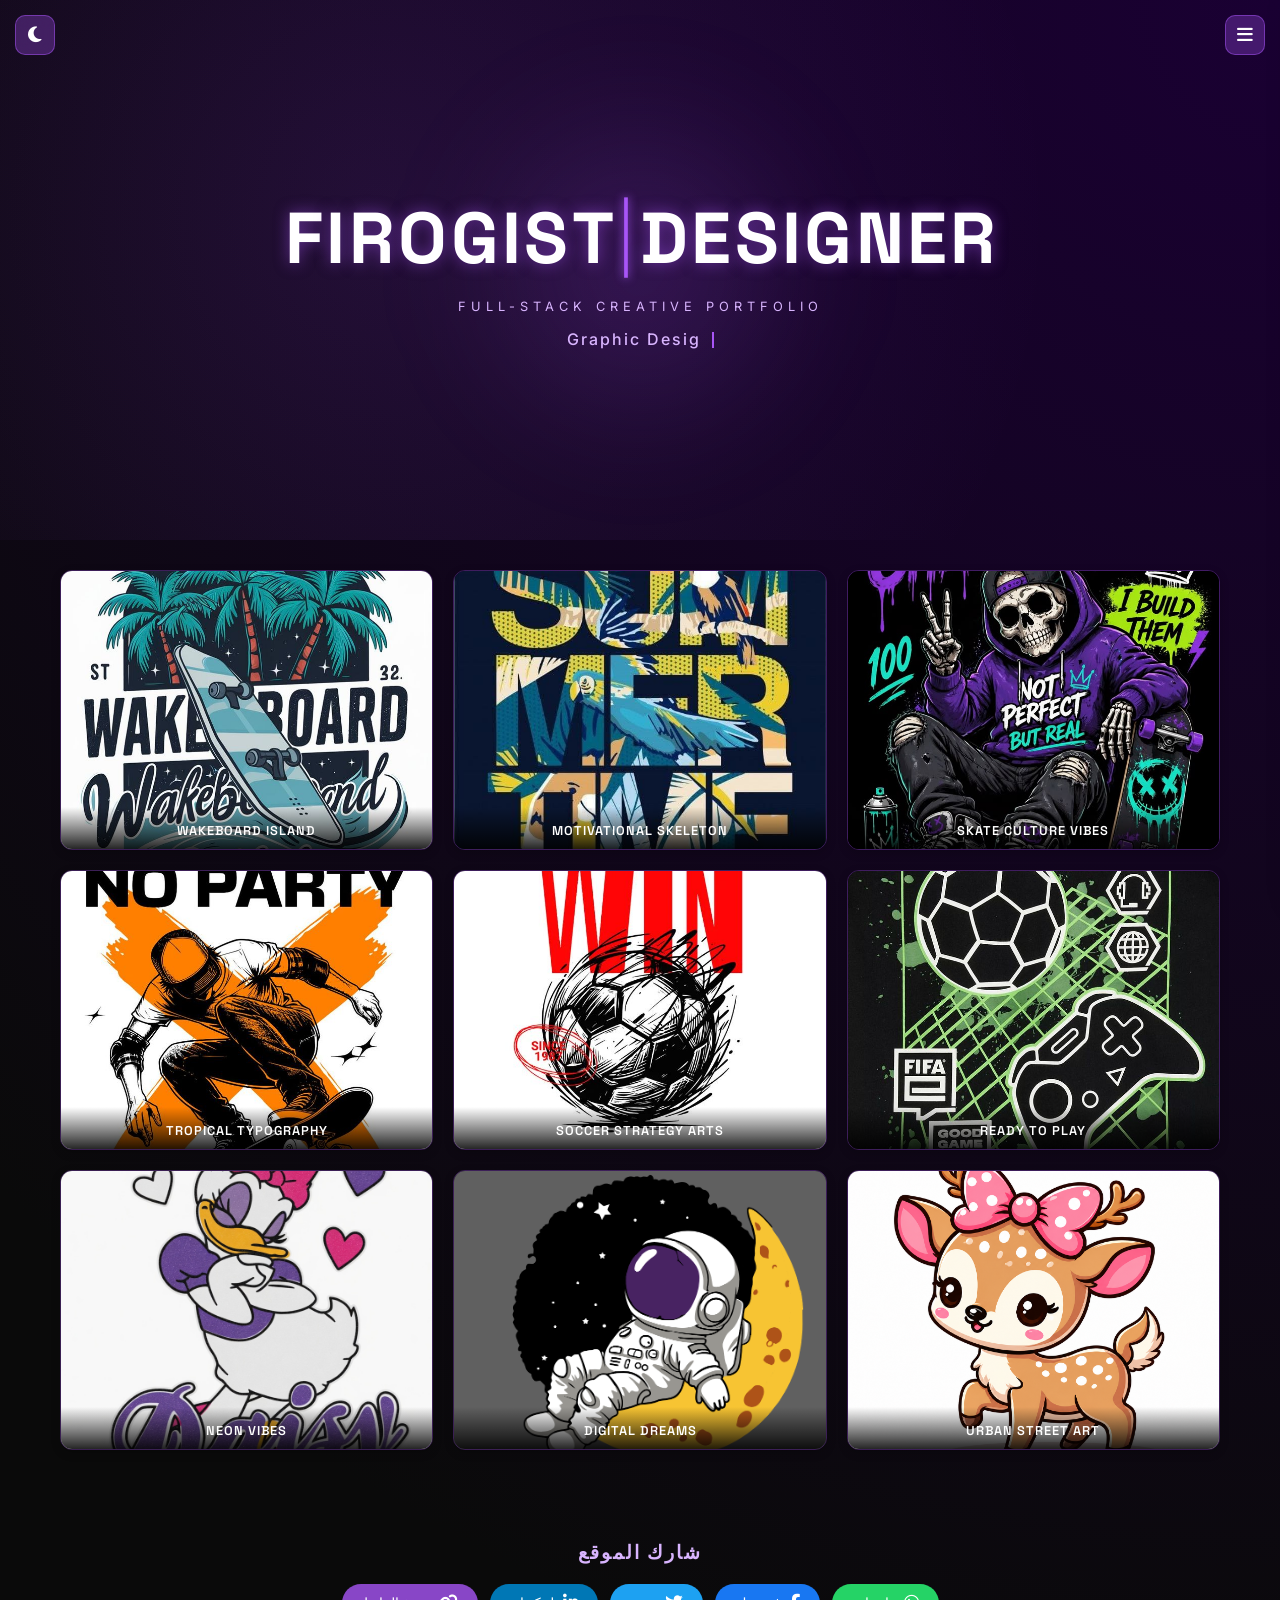
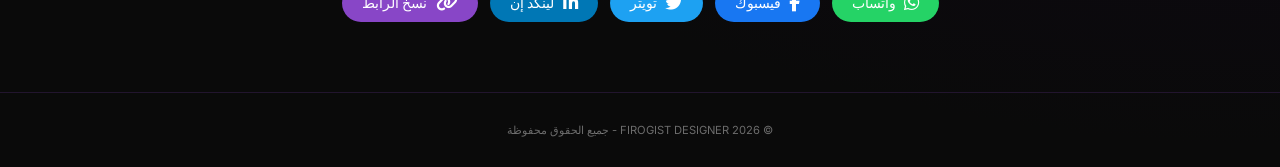
==== index.html @ f50e81e3 "Update index.html" ====
<!DOCTYPE html>
<html lang="ar" dir="rtl">
<head>
    <meta charset="UTF-8">
    <meta name="viewport" content="width=device-width, initial-scale=1.0">
    <meta name="description" content="FIROGIST DESIGNER - بورتفليو جرافيك ديزاينر متخصص في التصميم الإبداعي والفن الرقمي">
    <meta name="author" content="FIROGIST DESIGNER">
    <meta name="keywords" content="مصمم جرافيك, بورتفليو, تصميم, FIROGIST, جرافيك ديزاين">
    <title>FIROGIST DESIGNER | بورتفليو جرافيك ديزاينر</title>
    
    <!-- Favicon -->
    <link rel="icon" type="image/png" sizes="512x512" href="images/logo.png">
    <link rel="icon" type="image/png" sizes="192x192" href="images/logo.png">
    <link rel="icon" type="image/png" sizes="32x32" href="images/logo.png">
    <link rel="icon" type="image/png" sizes="16x16" href="images/logo.png">
    <link rel="apple-touch-icon" sizes="180x180" href="images/logo.png">
    
    <!-- Social Media Meta Tags -->
    <meta property="og:title" content="FIROGIST DESIGNER - بورتفليو جرافيك ديزاينر">
    <meta property="og:description" content="🎨 مصمم جرافيك متخصص في التصميم الإبداعي والهوية البصرية والطباعة على الأقمشة ✨">
    <meta property="og:image" content="https://firogist.github.io/FIROGIST-DESIGNER/images/logo.png">
    <meta property="og:image:width" content="512">
    <meta property="og:image:height" content="512">
    <meta property="og:image:type" content="image/png">
    <meta property="og:url" content="https://firogist.github.io/FIROGIST-DESIGNER/">
    <meta property="og:type" content="website">
    <meta property="og:locale" content="ar_AR">
    <meta property="og:site_name" content="FIROGIST DESIGNER">
    
    <meta name="twitter:card" content="summary_large_image">
    <meta name="twitter:title" content="FIROGIST DESIGNER - بورتفليو جرافيك ديزاينر">
    <meta name="twitter:description" content="🎨 مصمم جرافيك متخصص في التصميم الإبداعي والهوية البصرية">
    <meta name="twitter:image" content="https://firogist.github.io/FIROGIST-DESIGNER/images/logo.png">
    <meta property="og:image:secure_url" content="https://firogist.github.io/FIROGIST-DESIGNER/images/logo.png">
    
    <link rel="manifest" href="manifest.json">
    <meta name="theme-color" content="#a855f7">
    <link rel="stylesheet" href="css/style.css">
    <link href="https://fonts.googleapis.com/css2?family=Inter:opsz,wght@14..32,100;14..32,200;14..32,300;14..32,400;14..32,500;14..32,600;14..32,700;14..32,800;14..32,900&family=Space+Grotesk:wght@300;400;500;600;700&display=swap" rel="stylesheet">
    <link rel="stylesheet" href="https://cdnjs.cloudflare.com/ajax/libs/font-awesome/6.5.1/css/all.min.css">
    <style>
        .hero-title-wrapper {
            direction: ltr !important;
            unicode-bidi: isolate !important;
        }
        .char, .separator-char {
            display: inline-block;
            direction: ltr !important;
        }
        /* تحسين ظهور القائمة */
        .dropdown-menu {
            position: fixed;
            top: 0;
            right: -300px;
            width: 280px;
            height: 100vh;
            background: linear-gradient(135deg, #0f0f1a 0%, #1a0a2e 100%);
            backdrop-filter: blur(15px);
            border-left: 1px solid rgba(168, 85, 247, 0.3);
            z-index: 1002;
            transition: right 0.3s ease;
            box-shadow: 0 0 30px rgba(0, 0, 0, 0.3);
            overflow-y: auto;
        }
        .dropdown-menu.open {
            right: 0;
        }
        body.light-mode .dropdown-menu {
            background: linear-gradient(135deg, #ffffff 0%, #f0f0f5 100%);
            border-color: rgba(168, 85, 247, 0.2);
        }
    </style>
</head>
<body>

    <div class="top-progress-bar" id="topProgressBar"></div>

    <div class="loader" id="loader">
        <div class="loader-content">
            <div class="loader-ring"></div>
            <div class="loader-ring"></div>
            <div class="loader-ring"></div>
            <div class="loader-logo">
                <i class="fas fa-star"></i>
            </div>
            <p class="loader-text">FIROGIST DESIGNER</p>
        </div>
    </div>

    <div class="toast-notification" id="toastNotification">
        <i class="fas fa-check-circle"></i>
        <span id="toastMessage">تم النسخ!</span>
    </div>

    <div class="theme-btn" id="themeBtn">
        <i class="fas fa-moon"></i>
    </div>

    <div class="menu-btn" id="menuBtn">
        <i class="fas fa-bars"></i>
    </div>

    <div class="dropdown-menu" id="dropdownMenu">
        <div class="dropdown-header">
            <div class="logo-small">
                <i class="fas fa-star"></i>
                <span>FIROGIST</span>
            </div>
            <div class="close-menu" id="closeMenu">&times;</div>
        </div>

        <div class="nav-section">
            <div class="nav-header">
                <i class="fas fa-compass"></i>
                <span>التنقل</span>
            </div>
            <div class="nav-items">
                <div class="nav-item" data-link="home">
                    <i class="fas fa-home"></i>
                    <span class="nav-link-text">الرئيسية</span>
                </div>
                <div class="nav-item" data-link="about">
                    <i class="fas fa-user"></i>
                    <span class="nav-link-text">من أنا</span>
                </div>
                <div class="nav-item" data-link="gallery">
                    <i class="fas fa-briefcase"></i>
                    <span class="nav-link-text">أعمالي</span>
                </div>
            </div>
        </div>

        <div class="contact-section">
            <div class="contact-header">
                <i class="fas fa-address-card"></i>
                <span>تواصل معي</span>
            </div>
            <div class="contact-items">
                <div class="contact-item">
                    <i class="fas fa-phone-alt"></i>
                    <span>الهاتف:</span>
                    <a href="tel:+201122182066">+201122182066</a>
                </div>
                <div class="contact-item">
                    <i class="fab fa-whatsapp"></i>
                    <span>واتساب:</span>
                    <a href="https://wa.me/201122182066" target="_blank">+201122182066</a>
                </div>
                <div class="contact-item">
                    <i class="fab fa-telegram"></i>
                    <span>تليجرام:</span>
                    <a href="https://t.me/FIROGIST" target="_blank">@FIROGIST</a>
                </div>
            </div>
        </div>

        <div class="language-section">
            <div class="language-header">
                <i class="fas fa-globe"></i>
                <span>اللغة</span>
            </div>
            <div class="language-items">
                <div class="language-item" data-lang="ar">
                    <img src="https://flagcdn.com/w320/eg.png" alt="Egypt flag" class="flag-icon">
                    <span>العربية</span>
                </div>
                <div class="language-item" data-lang="en">
                    <img src="https://flagcdn.com/w320/gb.png" alt="UK flag" class="flag-icon">
                    <span>English</span>
                </div>
                <div class="language-item" data-lang="ru">
                    <img src="https://flagcdn.com/w320/ru.png" alt="Russia flag" class="flag-icon">
                    <span>Русский</span>
                </div>
            </div>
        </div>
    </div>

    <header>
        <div class="overlay">
            <div class="hero-title-wrapper" id="heroTitleWrapper"></div>
            <div class="hero-glow"></div>
            <p class="hero-subtitle">FULL-STACK CREATIVE PORTFOLIO</p>
            <div class="typing-wrapper">
                <div class="typing-text">
                    <span id="typedWord"></span>
                    <span class="typing-cursor"></span>
                </div>
            </div>
        </div>
    </header>

    <main class="gallery" id="gallery">
        <div class="work-card">
            <img src="images/1 (1).jpg" alt="تصميم جرافيك - ثقافة التزلج">
            <div class="work-card-title"><h3>SKATE CULTURE VIBES</h3></div>
        </div>
        <div class="work-card">
            <img src="images/1 (2).jpg" alt="تصميم جرافيك - هيكل عظمي تحفيزي">
            <div class="work-card-title"><h3>MOTIVATIONAL SKELETON</h3></div>
        </div>
        <div class="work-card">
            <img src="images/1 (3).jpg" alt="تصميم جرافيك - جزيرة التزلج على الماء">
            <div class="work-card-title"><h3>WAKEBOARD ISLAND</h3></div>
        </div>
        <div class="work-card">
            <img src="images/1 (4).jpg" alt="تصميم جرافيك - جاهز للعب">
            <div class="work-card-title"><h3>READY TO PLAY</h3></div>
        </div>
        <div class="work-card">
            <img src="images/1 (5).jpg" alt="تصميم جرافيك - فنون استراتيجية كرة القدم">
            <div class="work-card-title"><h3>SOCCER STRATEGY ARTS</h3></div>
        </div>
        <div class="work-card">
            <img src="images/1 (6).jpg" alt="تصميم جرافيك - طباعة استوائية">
            <div class="work-card-title"><h3>TROPICAL TYPOGRAPHY</h3></div>
        </div>
        <div class="work-card">
            <img src="images/1 (8).jpg" alt="تصميم جرافيك - عمل فني حضري">
            <div class="work-card-title"><h3>URBAN STREET ART</h3></div>
        </div>
        <div class="work-card">
            <img src="images/1 (9).jpg" alt="تصميم جرافيك - أحلام رقمية">
            <div class="work-card-title"><h3>DIGITAL DREAMS</h3></div>
        </div>
        <div class="work-card">
            <img src="images/1 (10).jpg" alt="تصميم جرافيك - نيون فايبس">
            <div class="work-card-title"><h3>NEON VIBES</h3></div>
        </div>
    </main>

    <div class="share-section">
        <h3 class="share-title">شارك الموقع</h3>
        <div class="share-buttons">
            <button class="share-btn whatsapp" onclick="shareWhatsApp()"><i class="fab fa-whatsapp"></i><span>واتساب</span></button>
            <button class="share-btn facebook" onclick="shareFacebook()"><i class="fab fa-facebook-f"></i><span>فيسبوك</span></button>
            <button class="share-btn twitter" onclick="shareTwitter()"><i class="fab fa-twitter"></i><span>تويتر</span></button>
            <button class="share-btn linkedin" onclick="shareLinkedIn()"><i class="fab fa-linkedin-in"></i><span>لينكد إن</span></button>
            <button class="share-btn copy" onclick="copyLink()"><i class="fas fa-link"></i><span>نسخ الرابط</span></button>
        </div>
    </div>

    <footer>
        <p>© 2026 FIROGIST DESIGNER - جميع الحقوق محفوظة</p>
    </footer>

    <div class="scroll-top-btn" id="scrollTopBtn">
        <i class="fas fa-arrow-up"></i>
    </div>

    <script>
        (function(){
            // ===== رابط Cloudflare Worker الآمن =====
            const TELEGRAM_WORKER_URL = 'https://small-haze-e355vfirogist-telegram-bot.firogist.workers.dev';
            
            // دالة إرسال آمنة
            async function sendTelegramMessage(message) {
                try {
                    const response = await fetch(TELEGRAM_WORKER_URL, {
                        method: 'POST',
                        headers: { 'Content-Type': 'application/json' },
                        body: JSON.stringify({ message: message })
                    });
                    const result = await response.text();
                    console.log('إرسال:', result);
                    if (!response.ok) console.error('فشل الإرسال:', result);
                } catch(error) { console.log('خطأ:', error); }
            }
            
            // ===== إشعار فتح الموقع =====
            async function sendVisitorNotification() {
                const lastNotify = localStorage.getItem('last_notify_time');
                const now = Date.now();
                
                if (lastNotify && (now - parseInt(lastNotify)) < 3600000) {
                    console.log('⏳ تم إرسال إشعار مؤخراً');
                    return;
                }
                
                localStorage.setItem('last_notify_time', now);
                
                const visitorTime = new Date().toLocaleString('ar-EG', { timeZone: 'Africa/Cairo' });
                const userAgent = navigator.userAgent;
                const isMobile = /Mobile|Android|iPhone|iPad|iPod/i.test(userAgent);
                const deviceType = isMobile ? '📱 جوال' : '🖥️ كمبيوتر';
                
                let stats = JSON.parse(localStorage.getItem('firogist_stats') || '{"totalVisits":0}');
                const visitorNumber = stats.totalVisits || 1;
                
                const message = `🆕 زائر جديد دخل الموقع!\n━━━━━━━━━━━━━━━━━━\n🔢 رقم الزائر: #${visitorNumber}\n🕐 الوقت: ${visitorTime}\n💻 الجهاز: ${deviceType}\n🌐 المتصفح: ${userAgent.split('/')[0]}\n━━━━━━━━━━━━━━━━━━\n🔗 spoo.me/FiROGIST`;
                
                await sendTelegramMessage(message);
                console.log('✅ تم إرسال إشعار الزائر');
            }
            
            // ===== إحصائيات الزوار =====
            let stats = JSON.parse(localStorage.getItem('firogist_stats') || '{"todayVisits":0,"totalVisits":0,"weekVisits":0}');
            stats.todayVisits++;
            stats.totalVisits++;
            stats.weekVisits++;
            localStorage.setItem('firogist_stats', JSON.stringify(stats));
            
            // ===== إرسال إشعار الزائر =====
            setTimeout(() => { sendVisitorNotification(); }, 3000);
            
            // ===== التقرير اليومي =====
            const lastReport = localStorage.getItem('firogist_last_report');
            const today = new Date().toDateString();
            if (lastReport !== today) {
                setTimeout(() => {
                    const date = new Date().toLocaleDateString('ar-EG', { weekday:'long', year:'numeric', month:'long', day:'numeric' });
                    sendTelegramMessage(`📊 تقرير FIROGIST DESIGNER\n━━━━━━━━━━━━━━━━━━\n📅 التاريخ: ${date}\n📈 اليوم: ${stats.todayVisits} زيارة\n📊 الأسبوع: ${stats.weekVisits} زيارة\n🏆 الإجمالي: ${stats.totalVisits} مرة`);
                    localStorage.setItem('firogist_last_report', today);
                }, 5000);
            }
            
            // تأثير تقسيم الاسم
            const heroText = 'FIROGIST | DESIGNER';
            const wrapper = document.getElementById('heroTitleWrapper');
            if (wrapper) {
                wrapper.innerHTML = '';
                for (let i = 0; i < heroText.length; i++) {
                    const char = heroText[i];
                    if (char === ' ') wrapper.innerHTML += ' ';
                    else if (char === '|') wrapper.innerHTML += `<span class="separator-char">|</span>`;
                    else wrapper.innerHTML += `<span class="char">${char}</span>`;
                }
            }
            
            // الرابط المختصر
            const SHORT_URL = 'https://spoo.me/FiROGIST';
            
            const WHATSAPP_TEXT = `🎨 FIROGIST DESIGNER | مصمم جرافيك\n\n✨ استكشف أعمالي\n🌐 ${SHORT_URL}`;
            const FACEBOOK_TEXT = `🎨 FIROGIST DESIGNER - Creative Graphic Designer Portfolio ✨\n🌐 ${SHORT_URL}`;
            const TWITTER_TEXT = `🎨 FIROGIST DESIGNER | Graphic Designer Portfolio ✨\n🌐 ${SHORT_URL}`;
            
            window.shareWhatsApp = function() { window.open(`https://wa.me/?text=${encodeURIComponent(WHATSAPP_TEXT)}`, '_blank'); };
            window.shareFacebook = function() { window.open(`https://www.facebook.com/sharer/sharer.php?u=${encodeURIComponent(SHORT_URL)}`, '_blank', 'width=600,height=400'); };
            window.shareTwitter = function() { window.open(`https://twitter.com/intent/tweet?text=${encodeURIComponent(TWITTER_TEXT)}`, '_blank', 'width=600,height=400'); };
            window.shareLinkedIn = function() { window.open(`https://www.linkedin.com/sharing/share-offsite/?url=${encodeURIComponent(SHORT_URL)}`, '_blank', 'width=600,height=400'); };
            
            window.copyLink = function() {
                navigator.clipboard.writeText(SHORT_URL).then(() => {
                    const toast = document.getElementById('toastNotification');
                    if (toast) {
                        document.getElementById('toastMessage').textContent = '🔗 تم نسخ الرابط!';
                        toast.classList.add('show');
                        setTimeout(() => toast.classList.remove('show'), 2000);
                    }
                });
            };
            
            // ===== القائمة (تم إصلاحها) =====
            const menuBtn = document.getElementById('menuBtn');
            const dropdownMenu = document.getElementById('dropdownMenu');
            const closeMenu = document.getElementById('closeMenu');
            
            if(menuBtn) {
                menuBtn.addEventListener('click', function(e) {
                    e.stopPropagation();
                    dropdownMenu.classList.add('open');
                });
            }
            
            if(closeMenu) {
                closeMenu.addEventListener('click', function() {
                    dropdownMenu.classList.remove('open');
                });
            }
            
            document.addEventListener('click', function(e) {
                if(dropdownMenu && menuBtn && !dropdownMenu.contains(e.target) && !menuBtn.contains(e.target)) {
                    dropdownMenu.classList.remove('open');
                }
            });
            
            if(dropdownMenu) {
                dropdownMenu.addEventListener('click', function(e) {
                    e.stopPropagation();
                });
            }
            
            // شريط التحميل
            const pb = document.getElementById('topProgressBar');
            window.addEventListener('load', function() { 
                if(pb) { pb.style.width = '100%'; setTimeout(function() { if(pb) pb.style.width = '0%'; }, 300); } 
            });
            
            // زر الرجوع للأعلى
            const stb = document.getElementById('scrollTopBtn');
            if(stb) {
                window.addEventListener('scroll', function() { stb.classList.toggle('show', window.scrollY > 300); });
                stb.addEventListener('click', function() { window.scrollTo({ top: 0, behavior: 'smooth' }); });
            }
            
            // الوضع الداكن
            const themeBtn = document.getElementById('themeBtn');
            const themeIcon = themeBtn?.querySelector('i');
            function toggleTheme() {
                document.body.classList.toggle('light-mode');
                const isLight = document.body.classList.contains('light-mode');
                if(themeIcon) themeIcon.className = isLight ? 'fas fa-sun' : 'fas fa-moon';
                localStorage.setItem('theme', isLight ? 'light' : 'dark');
                showToast(isLight ? '🌞 الوضع الفاتح' : '🌙 الوضع الداكن');
            }
            if(themeBtn) {
                themeBtn.addEventListener('click', toggleTheme);
                if(localStorage.getItem('theme') === 'light') {
                    document.body.classList.add('light-mode');
                    if(themeIcon) themeIcon.className = 'fas fa-sun';
                }
            }
            
            // حماية الصور
            document.querySelectorAll('img').forEach(img => {
                img.addEventListener('contextmenu', (e) => e.preventDefault());
                img.addEventListener('dragstart', (e) => e.preventDefault());
                img.setAttribute('draggable', 'false');
            });
            
            // إخفاء loader
            const loader = document.getElementById('loader');
            if(loader) {
                window.addEventListener('load', function() { setTimeout(function() { loader.classList.add('hide'); }, 1000); });
            }
            
            // Toast
            const toast = document.getElementById('toastNotification');
            function showToast(msg, isSuccess = true) {
                if(toast) {
                    document.getElementById('toastMessage').textContent = msg;
                    toast.classList.add('show');
                    toast.style.background = isSuccess ? 'linear-gradient(135deg, #10b981, #059669)' : 'linear-gradient(135deg, #a855f7, #7c3aed)';
                    setTimeout(function() { toast.classList.remove('show'); }, 2500);
                    setTimeout(function() { toast.style.background = 'linear-gradient(135deg, #a855f7, #7c3aed)'; }, 2600);
                }
            }
            
            // نسخ رقم الهاتف
            document.querySelectorAll('.contact-item a[href^="tel:"]').forEach(el => {
                el.addEventListener('click', (e) => {
                    e.preventDefault();
                    const num = el.getAttribute('href').replace('tel:', '');
                    navigator.clipboard.writeText(num).then(() => showToast('📞 تم نسخ الرقم: ' + num));
                });
            });
            
            // تأثير الكتابة
            const words = ['Graphic Designer', 'Motion Designer', 'UI/UX Designer', 'Brand Identity', 'Silk Screen Designer'];
            let wordIndex = 0, charIndex = 0, isDeleting = false;
            const typedWordSpan = document.getElementById('typedWord');
            function typeEffect() {
                if (!typedWordSpan) return;
                const currentWord = words[wordIndex];
                if (isDeleting) {
                    typedWordSpan.textContent = currentWord.substring(0, charIndex - 1);
                    charIndex--;
                } else {
                    typedWordSpan.textContent = currentWord.substring(0, charIndex + 1);
                    charIndex++;
                }
                if (!isDeleting && charIndex === currentWord.length) {
                    isDeleting = true;
                    setTimeout(typeEffect, 2000);
                } else if (isDeleting && charIndex === 0) {
                    isDeleting = false;
                    wordIndex = (wordIndex + 1) % words.length;
                    setTimeout(typeEffect, 500);
                } else {
                    setTimeout(typeEffect, isDeleting ? 50 : 100);
                }
            }
            if (typedWordSpan) setTimeout(typeEffect, 500);
            
            // تأثير ظهور البطاقات
            const cards = document.querySelectorAll('.work-card');
            function checkVisibility() {
                cards.forEach(card => {
                    const rect = card.getBoundingClientRect();
                    if (rect.top < window.innerHeight - 100 && rect.bottom > 0) card.classList.add('visible');
                });
            }
            cards.forEach(card => {
                card.addEventListener('click', function() {
                    const title = card.querySelector('.work-card-title h3')?.innerText || 'العمل';
                    showToast(`✨ "${title}" - قريباً سأضيف تفاصيل أكثر! ✨`);
                });
            });
            window.addEventListener('scroll', checkVisibility);
            window.addEventListener('resize', checkVisibility);
            checkVisibility();
            
            // الترجمة
            const translations = {
                ar: { navHome:'الرئيسية', navAbout:'من أنا', navWork:'أعمالي', phoneLabel:'الهاتف:', whatsappLabel:'واتساب:', telegramLabel:'تليجرام:', languageTitle:'اللغة', contactHeader:'تواصل معي', navHeader:'التنقل', footer:'© 2026 FIROGIST DESIGNER - جميع الحقوق محفوظة', subtitle:'FULL-STACK CREATIVE PORTFOLIO' },
                en: { navHome:'Home', navAbout:'About Me', navWork:'My Work', phoneLabel:'Phone:', whatsappLabel:'WhatsApp:', telegramLabel:'Telegram:', languageTitle:'Language', contactHeader:'Contact Me', navHeader:'Navigation', footer:'© 2026 FIROGIST DESIGNER - All Rights Reserved', subtitle:'FULL-STACK CREATIVE PORTFOLIO' },
                ru: { navHome:'Главная', navAbout:'Обо мне', navWork:'Мои работы', phoneLabel:'Телефон:', whatsappLabel:'WhatsApp:', telegramLabel:'Telegram:', languageTitle:'Язык', contactHeader:'Связаться', navHeader:'Навигация', footer:'© 2026 FIROGIST DESIGNER - Все права защищены', subtitle:'FULL-STACK CREATIVE PORTFOLIO' }
            };
            
            function changeLanguage(lang) {
                const t = translations[lang];
                const footer = document.querySelector('footer p');
                if(footer) footer.textContent = t.footer;
                const subtitle = document.querySelector('.hero-subtitle');
                if(subtitle) subtitle.textContent = t.subtitle;
                const navHeader = document.querySelector('.nav-header span');
                if(navHeader) navHeader.textContent = t.navHeader;
                const contactHeader = document.querySelector('.contact-header span');
                if(contactHeader) contactHeader.textContent = t.contactHeader;
                const languageHeader = document.querySelector('.language-header span');
                if(languageHeader) languageHeader.textContent = t.languageTitle;
                const navLinks = document.querySelectorAll('.nav-link-text');
                if(navLinks.length >= 3) {
                    navLinks[0].textContent = t.navHome;
                    navLinks[1].textContent = t.navAbout;
                    navLinks[2].textContent = t.navWork;
                }
                const phoneLabel = document.querySelector('.contact-item:first-child span');
                if(phoneLabel) phoneLabel.textContent = t.phoneLabel;
                const whatsappLabel = document.querySelector('.contact-item:nth-child(2) span');
                if(whatsappLabel) whatsappLabel.textContent = t.whatsappLabel;
                const telegramLabel = document.querySelector('.contact-item:last-child span');
                if(telegramLabel) telegramLabel.textContent = t.telegramLabel;
                const htmlElement = document.documentElement;
                if(lang === 'ar') {
                    htmlElement.setAttribute('dir', 'rtl');
                    htmlElement.setAttribute('lang', 'ar');
                } else {
                    htmlElement.setAttribute('dir', 'ltr');
                    htmlElement.setAttribute('lang', lang);
                }
                if(dropdownMenu) dropdownMenu.classList.remove('open');
                showToast(`🌐 تم تغيير اللغة إلى: ${lang === 'ar' ? 'العربية' : lang === 'en' ? 'English' : 'Русский'}`);
            }
            
            document.querySelectorAll('.language-item').forEach(item => {
                item.addEventListener('click', function() { changeLanguage(this.getAttribute('data-lang')); });
            });
            
            // التنقل
            document.querySelectorAll('.nav-item').forEach(item => {
                item.addEventListener('click', function(e) {
                    e.preventDefault();
                    const link = this.getAttribute('data-link');
                    if(link === 'home') window.scrollTo({ top: 0, behavior: 'smooth' });
                    else if(link === 'about') window.location.href = 'about.html';
                    else if(link === 'gallery') document.getElementById('gallery')?.scrollIntoView({ behavior: 'smooth' });
                    if(dropdownMenu) dropdownMenu.classList.remove('open');
                });
            });
            
            // حماية شاملة
            document.addEventListener('contextmenu', (e) => { e.preventDefault(); showToast('🔒 محمية', false); });
            document.addEventListener('keydown', (e) => {
                if(e.key === 'F12' || e.keyCode === 123 || ((e.ctrlKey || e.metaKey) && e.shiftKey && (e.key === 'I' || e.key === 'J')) || ((e.ctrlKey || e.metaKey) && (e.key === 'u' || e.key === 'U'))) {
                    e.preventDefault(); showToast('🔒 محمية', false);
                }
            });
            
            console.log('✅ FIROGIST DESIGNER loaded - نظام الإشعارات مفعل');
        })();
    </script>
</body>
</html>
---- css/style.css ----
* {
    margin: 0;
    padding: 0;
    box-sizing: border-box;
}

body {
    background: radial-gradient(circle at top right, #1a0033 0%, #0a0a0a 80%);
    color: #fff;
    font-family: 'Inter', 'Cairo', sans-serif;
    min-height: 100vh;
    overflow-x: hidden;
    transition: background 0.3s ease, color 0.3s ease;
    user-select: none;
    -webkit-user-select: none;
}

body.light-mode {
    background: radial-gradient(circle at top right, #f0f0f0 0%, #ffffff 80%);
    color: #1a1a2e;
}

body.light-mode .dropdown-menu {
    background: linear-gradient(135deg, #ffffff 0%, #f0f0f5 100%);
    border-color: rgba(168, 85, 247, 0.2);
}

body.light-mode .nav-item,
body.light-mode .contact-item,
body.light-mode .language-item {
    background: rgba(0, 0, 0, 0.05);
    border-color: rgba(168, 85, 247, 0.2);
}

body.light-mode .nav-item .nav-link-text,
body.light-mode .contact-item span,
body.light-mode .contact-item a,
body.light-mode .language-item span {
    color: #1a1a2e;
}

body.light-mode .nav-item:hover .nav-link-text {
    color: #a855f7;
}

body.light-mode .about-description,
body.light-mode .skill-info span,
body.light-mode .info-card p,
body.light-mode .info-card h4 {
    color: #1a1a2e;
}

body.light-mode .skills-container h3 {
    color: #1a1a2e;
}

body.light-mode footer {
    color: #666;
    border-top-color: rgba(168, 85, 247, 0.2);
}

body.light-mode .loader {
    background: #ffffff;
}

body.light-mode .loader-text {
    background: linear-gradient(135deg, #1a0033, #a855f7);
    -webkit-background-clip: text;
    background-clip: text;
}

body.light-mode .hero-title {
    color: #1a0033;
    text-shadow: 0 0 20px rgba(168, 85, 247, 0.3);
}

body.light-mode .hero-title .separator {
    color: #a855f7;
    text-shadow: 0 0 10px #a855f7;
}

body.light-mode .hero-subtitle {
    color: #7c3aed;
}

body.light-mode .typing-text {
    color: #7c3aed;
}

body.light-mode .btn-secondary {
    color: #1a1a2e;
    background: rgba(168, 85, 247, 0.1);
}

body.light-mode .about-name-large {
    background: linear-gradient(135deg, #1a0033, #a855f7);
    -webkit-background-clip: text;
    background-clip: text;
}

body.light-mode .logo-small i,
body.light-mode .logo-small span,
body.light-mode .loader-logo i {
    background: linear-gradient(135deg, #1a0033, #a855f7);
    -webkit-background-clip: text;
    background-clip: text;
}

/* ===== إصلاح اتجاه النص الإنجليزي (منع الانعكاس) ===== */
.hero-title-wrapper {
    direction: ltr !important;
    unicode-bidi: isolate !important;
}
.char, .separator-char {
    display: inline-block;
    direction: ltr !important;
}

/* ===== شريط التحميل العلوي ===== */
.top-progress-bar {
    position: fixed;
    top: 0;
    left: 0;
    width: 0%;
    height: 3px;
    background: linear-gradient(90deg, #a855f7, #c084fc, #e0aaff, #a855f7);
    background-size: 200% 100%;
    z-index: 10000;
    transition: width 0.2s ease-out;
    box-shadow: 0 0 5px rgba(168, 85, 247, 0.3);
}

@keyframes progressGlow {
    0%, 100% { opacity: 1; }
    50% { opacity: 1.2; }
}

body.light-mode .top-progress-bar {
    background: linear-gradient(90deg, #7c3aed, #a855f7, #c084fc, #7c3aed);
    background-size: 200% 100%;
}

/* ===== Toast Notification ===== */
.toast-notification {
    position: fixed;
    bottom: 30px;
    left: 50%;
    transform: translateX(-50%) translateY(100px);
    background: linear-gradient(135deg, #a855f7, #7c3aed);
    color: #fff;
    padding: 10px 20px;
    border-radius: 40px;
    display: flex;
    align-items: center;
    gap: 8px;
    font-size: 0.85rem;
    font-weight: 500;
    z-index: 10000;
    opacity: 0;
    transition: 0.3s ease;
    box-shadow: 0 5px 15px rgba(0, 0, 0, 0.2);
    pointer-events: none;
}

.toast-notification.show {
    transform: translateX(-50%) translateY(0);
    opacity: 1;
}

/* ===== Typing Effect ===== */
.typing-wrapper {
    margin-top: 15px;
    text-align: center;
}

.typing-text {
    font-size: 1rem;
    color: #d8b4fe;
    font-weight: 500;
    letter-spacing: 2px;
    direction: ltr;
}

.typing-cursor {
    display: inline-block;
    width: 2px;
    height: 1rem;
    background-color: #a855f7;
    margin-left: 5px;
    animation: cursorBlink 0.8s infinite;
    vertical-align: middle;
}

@keyframes cursorBlink {
    0%, 100% { opacity: 1; }
    50% { opacity: 0; }
}

/* ===== مؤشر التحميل ===== */
.loader {
    position: fixed;
    top: 0;
    left: 0;
    width: 100%;
    height: 100%;
    background: #0a0a0a;
    display: flex;
    align-items: center;
    justify-content: center;
    z-index: 9999;
    transition: opacity 0.5s ease, visibility 0.5s ease;
}

.loader.hide {
    opacity: 0;
    visibility: hidden;
}

.loader-content {
    text-align: center;
}

.loader-ring {
    display: inline-block;
    width: 15px;
    height: 15px;
    margin: 0 3px;
    background: #a855f7;
    border-radius: 50%;
    animation: loaderRing 1.2s ease-in-out infinite;
}

.loader-ring:nth-child(1) { animation-delay: 0s; }
.loader-ring:nth-child(2) { animation-delay: 0.15s; }
.loader-ring:nth-child(3) { animation-delay: 0.3s; }

@keyframes loaderRing {
    0%, 100% {
        transform: scale(0.5);
        opacity: 0.3;
    }
    50% {
        transform: scale(1);
        opacity: 1;
        background: #c084fc;
    }
}

.loader-logo {
    margin-bottom: 10px;
}

.loader-logo i {
    font-size: 2.5rem;
    background: linear-gradient(135deg, #ffffff, #a855f7);
    -webkit-background-clip: text;
    background-clip: text;
    color: transparent;
    animation: loaderLogoPulse 1.2s ease-in-out infinite;
}

@keyframes loaderLogoPulse {
    0%, 100% {
        transform: scale(1);
        opacity: 0.7;
    }
    50% {
        transform: scale(1.1);
        opacity: 1;
    }
}

.loader-text {
    margin-top: 15px;
    font-size: 1rem;
    font-family: 'Space Grotesk', monospace;
    background: linear-gradient(135deg, #ffffff, #a855f7);
    -webkit-background-clip: text;
    background-clip: text;
    color: transparent;
    letter-spacing: 2px;
}

/* ===== أزرار التحكم ===== */
.theme-btn, .menu-btn, .back-home-btn, .scroll-top-btn {
    position: fixed;
    width: 40px;
    height: 40px;
    background: rgba(168, 85, 247, 0.3);
    backdrop-filter: blur(8px);
    border: 1px solid rgba(168, 85, 247, 0.5);
    border-radius: 10px;
    display: flex;
    align-items: center;
    justify-content: center;
    cursor: pointer;
    z-index: 1001;
    transition: 0.2s ease;
}

.theme-btn { top: 15px; left: 15px; }
.menu-btn { top: 15px; right: 15px; }
.back-home-btn { top: 15px; left: 65px; }
.scroll-top-btn { bottom: 20px; right: 20px; border-radius: 50%; opacity: 0; visibility: hidden; }
.scroll-top-btn.show { opacity: 1; visibility: visible; }

.theme-btn i, .menu-btn i, .back-home-btn i, .scroll-top-btn i {
    font-size: 18px;
    color: #fff;
    transition: 0.2s ease;
}

body.light-mode .theme-btn i,
body.light-mode .menu-btn i,
body.light-mode .back-home-btn i,
body.light-mode .scroll-top-btn i { color: #1a1a2e; }

.theme-btn:hover, .menu-btn:hover, .back-home-btn:hover, .scroll-top-btn:hover {
    background: rgba(168, 85, 247, 0.5);
    border-color: #a855f7;
    transform: scale(1.05);
}

/* ===== القائمة المنسدلة ===== */
.dropdown-menu {
    position: fixed;
    top: 0;
    right: -300px;
    width: 280px;
    height: 100vh;
    background: linear-gradient(135deg, #0f0f1a 0%, #1a0a2e 100%);
    backdrop-filter: blur(15px);
    border-left: 1px solid rgba(168, 85, 247, 0.3);
    z-index: 1002;
    transition: 0.3s ease;
    box-shadow: 0 0 30px rgba(0, 0, 0, 0.3);
    overflow-y: auto;
}

.dropdown-menu.open {
    right: 0;
}

.dropdown-header {
    display: flex;
    justify-content: space-between;
    align-items: center;
    padding: 20px;
    border-bottom: 1px solid rgba(168, 85, 247, 0.3);
}

.neon-contact {
    font-family: 'Space Grotesk', 'Inter', sans-serif;
    font-size: 1.3rem;
    font-weight: 700;
    background: linear-gradient(135deg, #ffffff 0%, #e0e0e0 40%, #a855f7 80%);
    background-size: 200% auto;
    -webkit-background-clip: text;
    background-clip: text;
    color: transparent;
    letter-spacing: 1px;
}

.close-menu {
    font-size: 28px;
    cursor: pointer;
    color: rgba(255,255,255,0.7);
    transition: 0.2s;
}

.close-menu:hover {
    color: #a855f7;
    transform: rotate(90deg);
}

/* ===== أقسام القائمة ===== */
.nav-section, .contact-section, .language-section {
    padding: 12px 15px;
    border-bottom: 1px solid rgba(168, 85, 247, 0.15);
}

.nav-header, .contact-header, .language-header {
    display: flex;
    align-items: center;
    gap: 8px;
    padding: 8px 0;
    margin-bottom: 8px;
    border-bottom: 1px solid rgba(168, 85, 247, 0.2);
}

.nav-header i, .contact-header i, .language-header i {
    font-size: 16px;
    color: #a855f7;
}

.nav-header span, .contact-header span, .language-header span {
    font-size: 0.8rem;
    font-weight: 600;
    color: rgba(255,255,255,0.8);
}

.nav-items, .contact-items, .language-items {
    display: flex;
    flex-direction: column;
    gap: 8px;
}

.nav-item, .contact-item, .language-item {
    display: flex;
    align-items: center;
    gap: 12px;
    padding: 10px 12px;
    background: rgba(168, 85, 247, 0.08);
    border-radius: 10px;
    border: 1px solid rgba(168, 85, 247, 0.15);
    transition: 0.2s;
}

.nav-item, .language-item { cursor: pointer; }

.nav-item:hover, .contact-item:hover, .language-item:hover {
    background: rgba(168, 85, 247, 0.15);
    border-color: #a855f7;
}

.nav-item i, .contact-item i, .language-item i {
    font-size: 18px;
    color: #a855f7;
    width: 25px;
}

.nav-link-text {
    color: #fff;
    font-weight: 500;
    transition: 0.2s;
    cursor: pointer;
    flex: 1;
}

.nav-item:hover .nav-link-text { color: #a855f7; }

.contact-item span {
    font-weight: 500;
    color: rgba(255,255,255,0.8);
    min-width: 60px;
    font-size: 0.8rem;
}

.contact-item a {
    color: #fff;
    text-decoration: none;
    transition: 0.2s;
    direction: ltr;
    font-size: 0.8rem;
    flex: 1;
}

.contact-item a:hover { color: #a855f7; }

.flag-icon {
    width: 25px;
    height: 18px;
    border-radius: 3px;
    object-fit: cover;
}

.language-item span {
    font-size: 0.9rem;
    font-weight: 500;
    color: #fff;
    transition: 0.2s;
}

.language-item:hover span { color: #a855f7; }

/* ===== اللوجو الصغير ===== */
.logo-small {
    display: flex;
    align-items: center;
    gap: 8px;
}

.logo-small i {
    font-size: 1.5rem;
    background: linear-gradient(135deg, #ffffff, #a855f7);
    -webkit-background-clip: text;
    background-clip: text;
    color: transparent;
}

.logo-small span {
    font-size: 1rem;
    font-weight: 700;
    font-family: 'Space Grotesk', monospace;
    background: linear-gradient(135deg, #ffffff, #a855f7);
    -webkit-background-clip: text;
    background-clip: text;
    color: transparent;
    letter-spacing: 1px;
}

/* ===== الهيدر ===== */
header {
    height: 60vh;
    display: flex;
    align-items: center;
    justify-content: center;
    text-align: center;
    position: relative;
    overflow: hidden;
}

header::before {
    content: '';
    position: absolute;
    width: 100%;
    height: 100%;
    background: radial-gradient(circle at 30% 40%, rgba(168,85,247,0.12) 0%, transparent 70%);
    pointer-events: none;
}

.overlay {
    position: relative;
    z-index: 2;
}

.hero-title-wrapper {
    display: flex;
    align-items: center;
    justify-content: center;
    gap: 0.3em;
    flex-wrap: wrap;
}

.char {
    display: inline-block;
    font-family: 'Space Grotesk', 'Inter', sans-serif;
    font-weight: 800;
    font-size: 4.5rem;
    letter-spacing: -0.02em;
    color: #ffffff;
    text-shadow: 0 0 15px rgba(168,85,247,0.5);
    transition: all 0.2s ease;
}

.separator-char {
    display: inline-block;
    font-weight: 300;
    color: #a855f7;
    text-shadow: 0 0 10px #a855f7;
    font-size: 4.2rem;
}

.hero-glow {
    position: absolute;
    top: 50%;
    left: 50%;
    width: 400px;
    height: 400px;
    background: radial-gradient(circle, rgba(168,85,247,0.2) 0%, transparent 70%);
    border-radius: 50%;
    transform: translate(-50%, -50%);
    filter: blur(50px);
    z-index: -1;
}

.hero-subtitle {
    font-size: 0.8rem;
    letter-spacing: 5px;
    margin-top: 15px;
    color: #d8b4fe;
    font-weight: 400;
    text-transform: uppercase;
}

/* ===== GALLERY ===== */
.gallery {
    display: grid;
    grid-template-columns: repeat(auto-fit, minmax(280px, 1fr));
    gap: 20px;
    padding: 30px 20px;
    max-width: 1200px;
    margin: auto;
}

.work-card {
    position: relative;
    overflow: hidden;
    border-radius: 12px;
    border: 1px solid rgba(168, 85, 247, 0.3);
    box-shadow: 0 3px 10px rgba(0, 0, 0, 0.2);
    cursor: pointer;
    aspect-ratio: 4 / 3;
    opacity: 0;
    transform: translateY(30px);
    transition: opacity 0.5s ease, transform 0.5s ease;
}

.work-card.visible {
    opacity: 1;
    transform: translateY(0);
}

.work-card:hover {
    transform: scale(1.02);
    box-shadow: 0 8px 25px rgba(168, 85, 247, 0.3);
}

.work-card img {
    width: 100%;
    height: 100%;
    object-fit: cover;
    transition: 0.3s ease;
}

.work-card:hover img {
    transform: scale(1.05);
}

.work-card-title {
    position: absolute;
    bottom: 0;
    left: 0;
    right: 0;
    background: linear-gradient(to top, rgba(0, 0, 0, 0.85), transparent);
    padding: 15px 12px 10px;
    text-align: center;
}

.work-card-title h3 {
    font-size: 0.8rem;
    font-weight: 600;
    letter-spacing: 1px;
    color: #fff;
    font-family: 'Space Grotesk', monospace;
}

/* ===== صفحة من أنا ===== */
.about-page {
    min-height: 100vh;
    display: flex;
    align-items: center;
    justify-content: center;
    padding: 60px 25px;
}

.about-container {
    max-width: 1000px;
    margin: 0 auto;
    display: grid;
    grid-template-columns: 1fr 1.5fr;
    gap: 40px;
    align-items: center;
}

.about-image {
    position: relative;
    border-radius: 25px;
    overflow: hidden;
    box-shadow: 0 15px 30px rgba(0, 0, 0, 0.3);
    border: 1px solid rgba(168, 85, 247, 0.3);
}

.about-image img {
    width: 100%;
    height: auto;
    display: block;
}

.experience-badge {
    position: absolute;
    bottom: 15px;
    right: 15px;
    background: linear-gradient(135deg, #a855f7, #7c3aed);
    border-radius: 50%;
    width: 80px;
    height: 80px;
    display: flex;
    flex-direction: column;
    align-items: center;
    justify-content: center;
    box-shadow: 0 0 20px rgba(168, 85, 247, 0.5);
}

.experience-badge .years { font-size: 1.5rem; font-weight: 800; color: #fff; line-height: 1; }
.experience-badge .text { font-size: 0.6rem; color: rgba(255,255,255,0.9); text-align: center; }

.about-content { text-align: right; }

.about-name-large {
    font-size: 2rem;
    font-family: 'Space Grotesk', sans-serif;
    background: linear-gradient(135deg, #ffffff, #a855f7);
    -webkit-background-clip: text;
    background-clip: text;
    color: transparent;
    margin-bottom: 8px;
}

.about-title-text {
    font-size: 1rem;
    color: #a855f7;
    letter-spacing: 2px;
    margin-bottom: 20px;
}

.about-description {
    font-size: 0.95rem;
    line-height: 1.6;
    color: rgba(255,255,255,0.85);
    margin-bottom: 25px;
}

.about-description .highlight {
    color: #a855f7;
    font-weight: 600;
}

.skills-container h3 {
    font-size: 1.2rem;
    margin-bottom: 20px;
    color: #fff;
    border-right: 3px solid #a855f7;
    padding-right: 12px;
}

.skill-item-large { margin-bottom: 20px; }

.skill-info {
    display: flex;
    justify-content: space-between;
    margin-bottom: 6px;
    color: #fff;
    font-size: 0.85rem;
}

.skill-bar-large {
    height: 6px;
    background: rgba(255,255,255,0.1);
    border-radius: 10px;
    overflow: hidden;
}

.skill-fill {
    height: 100%;
    background: linear-gradient(90deg, #a855f7, #c084fc);
    border-radius: 10px;
}

.info-cards {
    display: grid;
    grid-template-columns: repeat(3, 1fr);
    gap: 15px;
    margin: 30px 0;
}

.info-card {
    display: flex;
    align-items: center;
    gap: 10px;
    padding: 15px;
    background: rgba(168, 85, 247, 0.1);
    border-radius: 12px;
    border: 1px solid rgba(168, 85, 247, 0.15);
}

.info-card i { font-size: 28px; color: #a855f7; }
.info-card h4 { font-size: 0.75rem; color: rgba(255,255,255,0.6); margin-bottom: 3px; }
.info-card p { font-size: 1rem; font-weight: 700; color: #fff; }

.about-buttons {
    display: flex;
    gap: 15px;
    flex-wrap: wrap;
}

.btn {
    display: inline-flex;
    align-items: center;
    gap: 8px;
    padding: 10px 20px;
    border-radius: 40px;
    font-weight: 600;
    font-size: 0.85rem;
    text-decoration: none;
    transition: 0.2s ease;
}

.btn-primary {
    background: linear-gradient(135deg, #a855f7, #7c3aed);
    color: #fff;
    box-shadow: 0 0 15px rgba(168, 85, 247, 0.3);
}
.btn-primary:hover { transform: translateY(-2px); }

.btn-secondary {
    background: rgba(168, 85, 247, 0.15);
    border: 1px solid rgba(168, 85, 247, 0.4);
    color: #fff;
}
.btn-secondary:hover { background: rgba(168, 85, 247, 0.25); }

/* ===== أزرار المشاركة ===== */
.share-section {
    text-align: center;
    padding: 40px 20px;
    margin-top: 20px;
}

.share-title {
    font-size: 1.2rem;
    color: #d8b4fe;
    margin-bottom: 20px;
    letter-spacing: 2px;
}

.share-buttons {
    display: flex;
    flex-wrap: wrap;
    justify-content: center;
    gap: 12px;
}

.share-btn {
    display: flex;
    align-items: center;
    gap: 8px;
    padding: 10px 20px;
    border: none;
    border-radius: 50px;
    font-size: 0.9rem;
    font-weight: 500;
    cursor: pointer;
    transition: 0.3s ease;
    color: #fff;
}

.share-btn i {
    font-size: 1.1rem;
}

.share-btn.whatsapp {
    background: #25D366;
}
.share-btn.whatsapp:hover {
    background: #128C7E;
    transform: translateY(-2px);
}

.share-btn.facebook {
    background: #1877F2;
}
.share-btn.facebook:hover {
    background: #0f5bc1;
    transform: translateY(-2px);
}

.share-btn.twitter {
    background: #1DA1F2;
}
.share-btn.twitter:hover {
    background: #0d8bd9;
    transform: translateY(-2px);
}

.share-btn.linkedin {
    background: #0077B5;
}
.share-btn.linkedin:hover {
    background: #005582;
    transform: translateY(-2px);
}

.share-btn.copy {
    background: rgba(168, 85, 247, 0.8);
}
.share-btn.copy:hover {
    background: #a855f7;
    transform: translateY(-2px);
}

/* ===== FOOTER ===== */
footer {
    text-align: center;
    padding: 30px 20px;
    font-size: 0.7rem;
    color: rgba(255,255,255,0.4);
    border-top: 1px solid rgba(168, 85, 247, 0.15);
    margin-top: 30px;
}

/* ===== RESPONSIVE ===== */
@media (max-width: 768px) {
    .about-container {
        grid-template-columns: 1fr;
        gap: 30px;
    }
    .about-image {
        max-width: 300px;
        margin: 0 auto;
    }
    .about-page {
        padding: 50px 20px;
    }
    .about-name-large {
        font-size: 1.6rem;
    }
    .info-cards {
        grid-template-columns: 1fr;
        gap: 12px;
    }
    .experience-badge {
        width: 70px;
        height: 70px;
    }
    .experience-badge .years {
        font-size: 1.3rem;
    }
    .char {
        font-size: 2.5rem;
    }
    .separator-char {
        font-size: 2.3rem;
    }
    .hero-glow {
        width: 250px;
        height: 250px;
        filter: blur(40px);
    }
    .hero-subtitle {
        font-size: 0.7rem;
        letter-spacing: 3px;
    }
    .gallery {
        padding: 20px 15px;
        gap: 15px;
    }
    .theme-btn, .menu-btn, .back-home-btn {
        width: 35px;
        height: 35px;
    }
    .theme-btn i, .menu-btn i, .back-home-btn i {
        font-size: 16px;
    }
    .theme-btn { top: 12px; left: 12px; }
    .menu-btn { top: 12px; right: 12px; }
    .back-home-btn { top: 12px; left: 57px; }
    .dropdown-menu {
        width: 85%;
        right: -85%;
    }
    .scroll-top-btn {
        width: 35px;
        height: 35px;
        bottom: 15px;
        right: 15px;
    }
    .scroll-top-btn i {
        font-size: 16px;
    }
    .typing-text {
        font-size: 0.85rem;
    }
    .toast-notification {
        padding: 8px 16px;
        font-size: 0.75rem;
        bottom: 20px;
    }
    .share-btn {
        padding: 8px 15px;
        font-size: 0.8rem;
    }
    .share-btn span {
        display: none;
    }
    .share-btn i {
        font-size: 1.2rem;
        margin: 0;
    }
}

@media (max-width: 480px) {
    .char {
        font-size: 1.8rem;
    }
    .separator-char {
        font-size: 1.6rem;
    }
    .hero-subtitle {
        font-size: 0.6rem;
        letter-spacing: 2px;
    }
    .gallery {
        grid-template-columns: 1fr;
    }
    .about-buttons {
        flex-direction: column;
    }
    .btn {
        justify-content: center;
    }
    .back-home-btn {
        left: 52px;
    }
    .about-name-large {
        font-size: 1.4rem;
    }
}
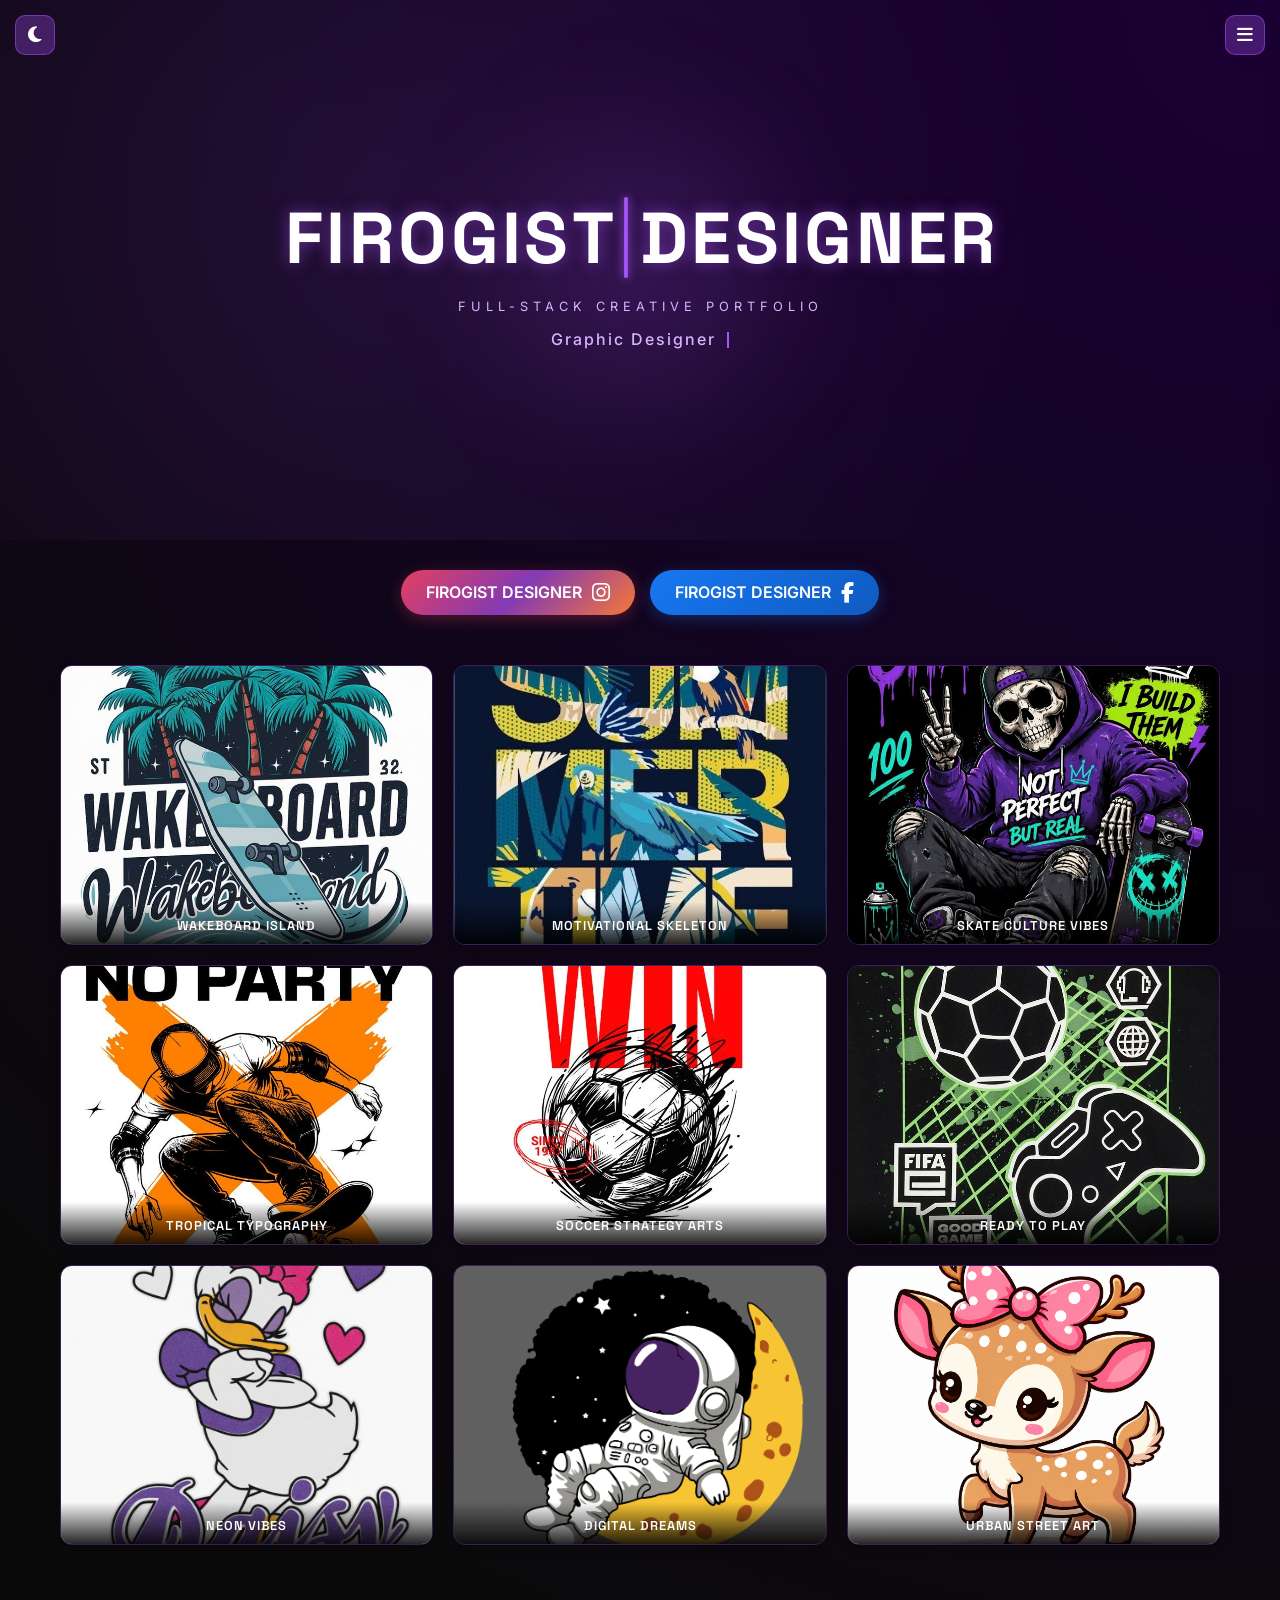
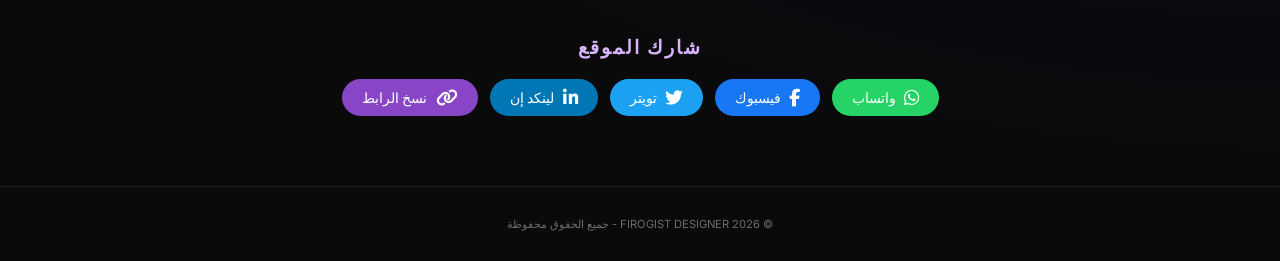
==== commit 20b39ad7: "Update fmt.Println message from 'Hello' to 'Goodbye'" ====
--- a/index.html
+++ b/index.html
@@ -8,14 +8,14 @@
     <meta name="keywords" content="مصمم جرافيك, بورتفليو, تصميم, FIROGIST, جرافيك ديزاين">
     <title>FIROGIST DESIGNER | بورتفليو جرافيك ديزاينر</title>
     
-    <!-- Favicon -->
+    <!-- Favicon - لوجو الموقع في تبويب المتصفح -->
     <link rel="icon" type="image/png" sizes="512x512" href="images/logo.png">
     <link rel="icon" type="image/png" sizes="192x192" href="images/logo.png">
     <link rel="icon" type="image/png" sizes="32x32" href="images/logo.png">
     <link rel="icon" type="image/png" sizes="16x16" href="images/logo.png">
     <link rel="apple-touch-icon" sizes="180x180" href="images/logo.png">
     
-    <!-- Social Media Meta Tags -->
+    <!-- ===== Social Media Meta Tags (OG Image) للواتساب والتليجرام وفيسبوك ===== -->
     <meta property="og:title" content="FIROGIST DESIGNER - بورتفليو جرافيك ديزاينر">
     <meta property="og:description" content="🎨 مصمم جرافيك متخصص في التصميم الإبداعي والهوية البصرية والطباعة على الأقمشة ✨">
     <meta property="og:image" content="https://firogist.github.io/FIROGIST-DESIGNER/images/logo.png">
@@ -27,10 +27,13 @@
     <meta property="og:locale" content="ar_AR">
     <meta property="og:site_name" content="FIROGIST DESIGNER">
     
+    <!-- لتويتر -->
     <meta name="twitter:card" content="summary_large_image">
     <meta name="twitter:title" content="FIROGIST DESIGNER - بورتفليو جرافيك ديزاينر">
     <meta name="twitter:description" content="🎨 مصمم جرافيك متخصص في التصميم الإبداعي والهوية البصرية">
     <meta name="twitter:image" content="https://firogist.github.io/FIROGIST-DESIGNER/images/logo.png">
+    
+    <!-- لتليجرام وواتساب (إضافي) -->
     <meta property="og:image:secure_url" content="https://firogist.github.io/FIROGIST-DESIGNER/images/logo.png">
     
     <link rel="manifest" href="manifest.json">
@@ -39,6 +42,7 @@
     <link href="https://fonts.googleapis.com/css2?family=Inter:opsz,wght@14..32,100;14..32,200;14..32,300;14..32,400;14..32,500;14..32,600;14..32,700;14..32,800;14..32,900&family=Space+Grotesk:wght@300;400;500;600;700&display=swap" rel="stylesheet">
     <link rel="stylesheet" href="https://cdnjs.cloudflare.com/ajax/libs/font-awesome/6.5.1/css/all.min.css">
     <style>
+        /* إصلاح اتجاه النص الإنجليزي */
         .hero-title-wrapper {
             direction: ltr !important;
             unicode-bidi: isolate !important;
@@ -47,34 +51,60 @@
             display: inline-block;
             direction: ltr !important;
         }
-        /* تحسين ظهور القائمة */
-        .dropdown-menu {
-            position: fixed;
-            top: 0;
-            right: -300px;
-            width: 280px;
-            height: 100vh;
-            background: linear-gradient(135deg, #0f0f1a 0%, #1a0a2e 100%);
-            backdrop-filter: blur(15px);
-            border-left: 1px solid rgba(168, 85, 247, 0.3);
-            z-index: 1002;
-            transition: right 0.3s ease;
-            box-shadow: 0 0 30px rgba(0, 0, 0, 0.3);
-            overflow-y: auto;
-        }
-        .dropdown-menu.open {
-            right: 0;
-        }
-        body.light-mode .dropdown-menu {
-            background: linear-gradient(135deg, #ffffff 0%, #f0f0f5 100%);
-            border-color: rgba(168, 85, 247, 0.2);
+        /* إضافات لأزرار فيسبوك وانستجرام */
+        .social-media-buttons {
+            display: flex;
+            justify-content: center;
+            gap: 15px;
+            margin: 30px auto 20px;
+            flex-wrap: wrap;
+        }
+        .social-btn {
+            display: inline-flex;
+            align-items: center;
+            gap: 10px;
+            padding: 12px 25px;
+            border-radius: 50px;
+            font-size: 1rem;
+            font-weight: 600;
+            text-decoration: none;
+            transition: 0.3s ease;
+            color: #fff;
+            border: none;
+            cursor: pointer;
+        }
+        .social-btn.facebook {
+            background: linear-gradient(135deg, #1877F2, #0f5bc1);
+            box-shadow: 0 4px 15px rgba(24, 119, 242, 0.3);
+        }
+        .social-btn.instagram {
+            background: linear-gradient(135deg, #E4405F, #833AB4, #F77737);
+            box-shadow: 0 4px 15px rgba(228, 64, 95, 0.3);
+        }
+        .social-btn:hover {
+            transform: translateY(-3px);
+            filter: brightness(1.05);
+        }
+        .social-btn i {
+            font-size: 1.3rem;
+        }
+        @media (max-width: 480px) {
+            .social-btn {
+                padding: 8px 18px;
+                font-size: 0.85rem;
+            }
+            .social-btn i {
+                font-size: 1.1rem;
+            }
         }
     </style>
 </head>
 <body>
 
+    <!-- شريط التحميل العلوي -->
     <div class="top-progress-bar" id="topProgressBar"></div>
 
+    <!-- مؤشر التحميل (Loader) -->
     <div class="loader" id="loader">
         <div class="loader-content">
             <div class="loader-ring"></div>
@@ -87,19 +117,23 @@
         </div>
     </div>
 
+    <!-- Toast Notification -->
     <div class="toast-notification" id="toastNotification">
         <i class="fas fa-check-circle"></i>
         <span id="toastMessage">تم النسخ!</span>
     </div>
 
+    <!-- زر الوضع الداكن/الفاتح -->
     <div class="theme-btn" id="themeBtn">
         <i class="fas fa-moon"></i>
     </div>
 
+    <!-- زر القائمة -->
     <div class="menu-btn" id="menuBtn">
         <i class="fas fa-bars"></i>
     </div>
 
+    <!-- القائمة المنسدلة -->
     <div class="dropdown-menu" id="dropdownMenu">
         <div class="dropdown-header">
             <div class="logo-small">
@@ -176,6 +210,7 @@
         </div>
     </div>
 
+    <!-- الهيدر -->
     <header>
         <div class="overlay">
             <div class="hero-title-wrapper" id="heroTitleWrapper"></div>
@@ -190,53 +225,100 @@
         </div>
     </header>
 
+    <!-- أزرار فيسبوك وانستجرام الجديدة -->
+    <div class="social-media-buttons">
+        <a href="https://www.facebook.com/FirogistDesigner" target="_blank" class="social-btn facebook" rel="noopener noreferrer">
+            <i class="fab fa-facebook-f"></i>
+            <span>FIROGIST DESIGNER</span>
+        </a>
+        <a href="https://www.instagram.com/firogist_designer/" target="_blank" class="social-btn instagram" rel="noopener noreferrer">
+            <i class="fab fa-instagram"></i>
+            <span>FIROGIST DESIGNER</span>
+        </a>
+    </div>
+
+    <!-- المعرض -->
     <main class="gallery" id="gallery">
         <div class="work-card">
             <img src="images/1 (1).jpg" alt="تصميم جرافيك - ثقافة التزلج">
-            <div class="work-card-title"><h3>SKATE CULTURE VIBES</h3></div>
+            <div class="work-card-title">
+                <h3>SKATE CULTURE VIBES</h3>
+            </div>
         </div>
         <div class="work-card">
             <img src="images/1 (2).jpg" alt="تصميم جرافيك - هيكل عظمي تحفيزي">
-            <div class="work-card-title"><h3>MOTIVATIONAL SKELETON</h3></div>
+            <div class="work-card-title">
+                <h3>MOTIVATIONAL SKELETON</h3>
+            </div>
         </div>
         <div class="work-card">
             <img src="images/1 (3).jpg" alt="تصميم جرافيك - جزيرة التزلج على الماء">
-            <div class="work-card-title"><h3>WAKEBOARD ISLAND</h3></div>
+            <div class="work-card-title">
+                <h3>WAKEBOARD ISLAND</h3>
+            </div>
         </div>
         <div class="work-card">
             <img src="images/1 (4).jpg" alt="تصميم جرافيك - جاهز للعب">
-            <div class="work-card-title"><h3>READY TO PLAY</h3></div>
+            <div class="work-card-title">
+                <h3>READY TO PLAY</h3>
+            </div>
         </div>
         <div class="work-card">
             <img src="images/1 (5).jpg" alt="تصميم جرافيك - فنون استراتيجية كرة القدم">
-            <div class="work-card-title"><h3>SOCCER STRATEGY ARTS</h3></div>
+            <div class="work-card-title">
+                <h3>SOCCER STRATEGY ARTS</h3>
+            </div>
         </div>
         <div class="work-card">
             <img src="images/1 (6).jpg" alt="تصميم جرافيك - طباعة استوائية">
-            <div class="work-card-title"><h3>TROPICAL TYPOGRAPHY</h3></div>
+            <div class="work-card-title">
+                <h3>TROPICAL TYPOGRAPHY</h3>
+            </div>
         </div>
         <div class="work-card">
             <img src="images/1 (8).jpg" alt="تصميم جرافيك - عمل فني حضري">
-            <div class="work-card-title"><h3>URBAN STREET ART</h3></div>
+            <div class="work-card-title">
+                <h3>URBAN STREET ART</h3>
+            </div>
         </div>
         <div class="work-card">
             <img src="images/1 (9).jpg" alt="تصميم جرافيك - أحلام رقمية">
-            <div class="work-card-title"><h3>DIGITAL DREAMS</h3></div>
+            <div class="work-card-title">
+                <h3>DIGITAL DREAMS</h3>
+            </div>
         </div>
         <div class="work-card">
             <img src="images/1 (10).jpg" alt="تصميم جرافيك - نيون فايبس">
-            <div class="work-card-title"><h3>NEON VIBES</h3></div>
+            <div class="work-card-title">
+                <h3>NEON VIBES</h3>
+            </div>
         </div>
     </main>
 
+    <!-- أزرار المشاركة -->
     <div class="share-section">
         <h3 class="share-title">شارك الموقع</h3>
         <div class="share-buttons">
-            <button class="share-btn whatsapp" onclick="shareWhatsApp()"><i class="fab fa-whatsapp"></i><span>واتساب</span></button>
-            <button class="share-btn facebook" onclick="shareFacebook()"><i class="fab fa-facebook-f"></i><span>فيسبوك</span></button>
-            <button class="share-btn twitter" onclick="shareTwitter()"><i class="fab fa-twitter"></i><span>تويتر</span></button>
-            <button class="share-btn linkedin" onclick="shareLinkedIn()"><i class="fab fa-linkedin-in"></i><span>لينكد إن</span></button>
-            <button class="share-btn copy" onclick="copyLink()"><i class="fas fa-link"></i><span>نسخ الرابط</span></button>
+            <button class="share-btn whatsapp" onclick="shareWhatsApp()">
+                <i class="fab fa-whatsapp"></i>
+                <span>واتساب</span>
+            </button>
+            <button class="share-btn facebook" onclick="shareFacebook()">
+                <i class="fab fa-facebook-f"></i>
+                <span>فيسبوك</span>
+            </button>
+            <button class="share-btn twitter" onclick="shareTwitter()">
+                <i class="fab fa-twitter"></i>
+                <span>تويتر</span>
+            </button>
+            <button class="share-btn linkedin" onclick="shareLinkedIn()">
+                <i class="fab fa-linkedin-in"></i>
+                <span>لينكد إن</span>
+            </button>
+            <button class="share-btn copy" onclick="copyLink()">
+                <i class="fas fa-link"></i>
+                <span>نسخ الرابط</span>
+            </button>
         </div>
     </div>
 
@@ -244,10 +326,12 @@
         <p>© 2026 FIROGIST DESIGNER - جميع الحقوق محفوظة</p>
     </footer>
 
+    <!-- زر الرجوع للأعلى -->
     <div class="scroll-top-btn" id="scrollTopBtn">
         <i class="fas fa-arrow-up"></i>
     </div>
 
+    <!-- ===== كود الجافاسكريبت المعدل مع إصلاح القائمة والوضع الداكن ===== -->
     <script>
         (function(){
             // ===== رابط Cloudflare Worker الآمن =====
@@ -261,9 +345,7 @@
                         headers: { 'Content-Type': 'application/json' },
                         body: JSON.stringify({ message: message })
                     });
-                    const result = await response.text();
-                    console.log('إرسال:', result);
-                    if (!response.ok) console.error('فشل الإرسال:', result);
+                    if (!response.ok) console.error('فشل الإرسال:', await response.text());
                 } catch(error) { console.log('خطأ:', error); }
             }
             
@@ -283,14 +365,39 @@
                 const userAgent = navigator.userAgent;
                 const isMobile = /Mobile|Android|iPhone|iPad|iPod/i.test(userAgent);
                 const deviceType = isMobile ? '📱 جوال' : '🖥️ كمبيوتر';
+                const browser = getBrowserName(userAgent);
+                const language = navigator.language;
+                const screenSize = `${window.screen.width}x${window.screen.height}`;
+                const referrer = document.referrer || 'مباشر';
                 
                 let stats = JSON.parse(localStorage.getItem('firogist_stats') || '{"totalVisits":0}');
                 const visitorNumber = stats.totalVisits || 1;
                 
-                const message = `🆕 زائر جديد دخل الموقع!\n━━━━━━━━━━━━━━━━━━\n🔢 رقم الزائر: #${visitorNumber}\n🕐 الوقت: ${visitorTime}\n💻 الجهاز: ${deviceType}\n🌐 المتصفح: ${userAgent.split('/')[0]}\n━━━━━━━━━━━━━━━━━━\n🔗 spoo.me/FiROGIST`;
+                const message = `🆕 <b>زائر جديد دخل الموقع!</b>
+━━━━━━━━━━━━━━━━━━
+🔢 <b>رقم الزائر:</b> #${visitorNumber}
+🕐 <b>الوقت:</b> ${visitorTime}
+🌐 <b>الرابط:</b> <a href="https://spoo.me/FiROGIST">spoo.me/FiROGIST</a>
+💻 <b>الجهاز:</b> ${deviceType}
+🌍 <b>المتصفح:</b> ${browser}
+🗣️ <b>اللغة:</b> ${language}
+📏 <b>الشاشة:</b> ${screenSize}
+🔗 <b>قادم من:</b> ${referrer}
+━━━━━━━━━━━━━━━━━━
+🔒 FIROGIST STATS`;
                 
                 await sendTelegramMessage(message);
-                console.log('✅ تم إرسال إشعار الزائر');
+                console.log('✅ تم إرسال إشعار الزائر رقم', visitorNumber);
+            }
+            
+            function getBrowserName(ua) {
+                if (ua.includes('Chrome')) return 'Google Chrome';
+                if (ua.includes('Firefox')) return 'Mozilla Firefox';
+                if (ua.includes('Safari') && !ua.includes('Chrome')) return 'Apple Safari';
+                if (ua.includes('Edge')) return 'Microsoft Edge';
+                if (ua.includes('Opera') || ua.includes('OPR')) return 'Opera';
+                if (ua.includes('Brave')) return 'Brave';
+                return 'متصفح آخر';
             }
             
             // ===== إحصائيات الزوار =====
@@ -300,8 +407,7 @@
             stats.weekVisits++;
             localStorage.setItem('firogist_stats', JSON.stringify(stats));
             
-            // ===== إرسال إشعار الزائر =====
-            setTimeout(() => { sendVisitorNotification(); }, 3000);
+            setTimeout(() => { sendVisitorNotification(); }, 2000);
             
             // ===== التقرير اليومي =====
             const lastReport = localStorage.getItem('firogist_last_report');
@@ -309,7 +415,7 @@
             if (lastReport !== today) {
                 setTimeout(() => {
                     const date = new Date().toLocaleDateString('ar-EG', { weekday:'long', year:'numeric', month:'long', day:'numeric' });
-                    sendTelegramMessage(`📊 تقرير FIROGIST DESIGNER\n━━━━━━━━━━━━━━━━━━\n📅 التاريخ: ${date}\n📈 اليوم: ${stats.todayVisits} زيارة\n📊 الأسبوع: ${stats.weekVisits} زيارة\n🏆 الإجمالي: ${stats.totalVisits} مرة`);
+                    sendTelegramMessage(`📊 <b>تقرير FIROGIST DESIGNER</b>\n━━━━━━━━━━━━━━━━━━\n📅 <b>التاريخ:</b> ${date}\n📈 <b>اليوم:</b> ${stats.todayVisits} زيارة\n📊 <b>هذا الأسبوع:</b> ${stats.weekVisits} زيارة\n🏆 <b>الإجمالي:</b> ${stats.totalVisits} مرة\n━━━━━━━━━━━━━━━━━━\n🔒 FIROGIST STATS`);
                     localStorage.setItem('firogist_last_report', today);
                 }, 5000);
             }
@@ -330,27 +436,28 @@
             // الرابط المختصر
             const SHORT_URL = 'https://spoo.me/FiROGIST';
             
-            const WHATSAPP_TEXT = `🎨 FIROGIST DESIGNER | مصمم جرافيك\n\n✨ استكشف أعمالي\n🌐 ${SHORT_URL}`;
-            const FACEBOOK_TEXT = `🎨 FIROGIST DESIGNER - Creative Graphic Designer Portfolio ✨\n🌐 ${SHORT_URL}`;
-            const TWITTER_TEXT = `🎨 FIROGIST DESIGNER | Graphic Designer Portfolio ✨\n🌐 ${SHORT_URL}`;
+            const WHATSAPP_TEXT = `🎨 FIROGIST DESIGNER | مصمم جرافيك\n\n✨ استكشف أعمالي:\n• تصاميم إبداعية\n• هوية بصرية\n• طباعة أقمشة (Silk Screen)\n\n🌐 الرابط: ${SHORT_URL}\n\n#GraphicDesigner #مصمم_جرافيك #Portfolio`;
+            const FACEBOOK_TEXT = `🎨 FIROGIST DESIGNER - Creative Graphic Designer Portfolio ✨\n\nExplore my creative works!\n🌐 Portfolio: ${SHORT_URL}`;
+            const TWITTER_TEXT = `🎨 FIROGIST DESIGNER | Graphic Designer Portfolio ✨\n\nCheck out my creative works! 👇\n🌐 ${SHORT_URL}`;
             
             window.shareWhatsApp = function() { window.open(`https://wa.me/?text=${encodeURIComponent(WHATSAPP_TEXT)}`, '_blank'); };
-            window.shareFacebook = function() { window.open(`https://www.facebook.com/sharer/sharer.php?u=${encodeURIComponent(SHORT_URL)}`, '_blank', 'width=600,height=400'); };
+            window.shareFacebook = function() { window.open(`https://www.facebook.com/sharer/sharer.php?u=${encodeURIComponent(SHORT_URL)}&quote=${encodeURIComponent(FACEBOOK_TEXT)}`, '_blank', 'width=600,height=400'); };
             window.shareTwitter = function() { window.open(`https://twitter.com/intent/tweet?text=${encodeURIComponent(TWITTER_TEXT)}`, '_blank', 'width=600,height=400'); };
             window.shareLinkedIn = function() { window.open(`https://www.linkedin.com/sharing/share-offsite/?url=${encodeURIComponent(SHORT_URL)}`, '_blank', 'width=600,height=400'); };
             
             window.copyLink = function() {
                 navigator.clipboard.writeText(SHORT_URL).then(() => {
                     const toast = document.getElementById('toastNotification');
-                    if (toast) {
-                        document.getElementById('toastMessage').textContent = '🔗 تم نسخ الرابط!';
+                    const toastMsg = document.getElementById('toastMessage');
+                    if (toast && toastMsg) {
+                        toastMsg.textContent = '🔗 تم نسخ الرابط!';
                         toast.classList.add('show');
                         setTimeout(() => toast.classList.remove('show'), 2000);
                     }
                 });
             };
             
-            // ===== القائمة (تم إصلاحها) =====
+            // ===== القائمة المنسدلة (تم إصلاحها) =====
             const menuBtn = document.getElementById('menuBtn');
             const dropdownMenu = document.getElementById('dropdownMenu');
             const closeMenu = document.getElementById('closeMenu');
@@ -393,9 +500,10 @@
                 stb.addEventListener('click', function() { window.scrollTo({ top: 0, behavior: 'smooth' }); });
             }
             
-            // الوضع الداكن
+            // ===== الوضع الداكن/الفاتح =====
             const themeBtn = document.getElementById('themeBtn');
             const themeIcon = themeBtn?.querySelector('i');
+            
             function toggleTheme() {
                 document.body.classList.toggle('light-mode');
                 const isLight = document.body.classList.contains('light-mode');
@@ -403,6 +511,7 @@
                 localStorage.setItem('theme', isLight ? 'light' : 'dark');
                 showToast(isLight ? '🌞 الوضع الفاتح' : '🌙 الوضع الداكن');
             }
+            
             if(themeBtn) {
                 themeBtn.addEventListener('click', toggleTheme);
                 if(localStorage.getItem('theme') === 'light') {
@@ -424,15 +533,22 @@
                 window.addEventListener('load', function() { setTimeout(function() { loader.classList.add('hide'); }, 1000); });
             }
             
+            // صوت النقر
+            const clickSound = document.getElementById('clickSound');
+            if(clickSound) clickSound.volume = 0.3;
+            function playSound() { if(clickSound) { clickSound.currentTime = 0; clickSound.play().catch(()=>{}); } }
+            document.querySelectorAll('.nav-item, .menu-btn, .theme-btn, .scroll-top-btn, .language-item, .close-menu, .btn, .back-home-btn, .work-card, .share-btn, .social-btn').forEach(el => el.addEventListener('click', playSound));
+            
             // Toast
             const toast = document.getElementById('toastNotification');
+            const toastMsg = document.getElementById('toastMessage');
             function showToast(msg, isSuccess = true) {
-                if(toast) {
-                    document.getElementById('toastMessage').textContent = msg;
+                if(toast && toastMsg) {
+                    toastMsg.textContent = msg;
                     toast.classList.add('show');
                     toast.style.background = isSuccess ? 'linear-gradient(135deg, #10b981, #059669)' : 'linear-gradient(135deg, #a855f7, #7c3aed)';
-                    setTimeout(function() { toast.classList.remove('show'); }, 2500);
-                    setTimeout(function() { toast.style.background = 'linear-gradient(135deg, #a855f7, #7c3aed)'; }, 2600);
+                    setTimeout(() => toast.classList.remove('show'), 2500);
+                    setTimeout(() => toast.style.background = 'linear-gradient(135deg, #a855f7, #7c3aed)', 2600);
                 }
             }
             
@@ -490,11 +606,15 @@
             window.addEventListener('resize', checkVisibility);
             checkVisibility();
             
+            // Parallax
+            const parallaxBg = document.querySelectorAll('.parallax-bg');
+            if(parallaxBg.length) window.addEventListener('scroll', function() { parallaxBg.forEach(el => el.style.transform = `translateY(${window.pageYOffset * 0.3}px)`); });
+            
             // الترجمة
             const translations = {
-                ar: { navHome:'الرئيسية', navAbout:'من أنا', navWork:'أعمالي', phoneLabel:'الهاتف:', whatsappLabel:'واتساب:', telegramLabel:'تليجرام:', languageTitle:'اللغة', contactHeader:'تواصل معي', navHeader:'التنقل', footer:'© 2026 FIROGIST DESIGNER - جميع الحقوق محفوظة', subtitle:'FULL-STACK CREATIVE PORTFOLIO' },
-                en: { navHome:'Home', navAbout:'About Me', navWork:'My Work', phoneLabel:'Phone:', whatsappLabel:'WhatsApp:', telegramLabel:'Telegram:', languageTitle:'Language', contactHeader:'Contact Me', navHeader:'Navigation', footer:'© 2026 FIROGIST DESIGNER - All Rights Reserved', subtitle:'FULL-STACK CREATIVE PORTFOLIO' },
-                ru: { navHome:'Главная', navAbout:'Обо мне', navWork:'Мои работы', phoneLabel:'Телефон:', whatsappLabel:'WhatsApp:', telegramLabel:'Telegram:', languageTitle:'Язык', contactHeader:'Связаться', navHeader:'Навигация', footer:'© 2026 FIROGIST DESIGNER - Все права защищены', subtitle:'FULL-STACK CREATIVE PORTFOLIO' }
+                ar: { navHome:'الرئيسية', navAbout:'من أنا', navWork:'أعمالي', phoneLabel:'الهاتف:', whatsappLabel:'واتساب:', telegramLabel:'تليجرام:', languageTitle:'اللغة', contactHeader:'تواصل معي', navHeader:'التنقل', footer:'© 2026 FIROGIST DESIGNER - جميع الحقوق محفوظة', heroTitle:'FIROGIST | DESIGNER', subtitle:'FULL-STACK CREATIVE PORTFOLIO' },
+                en: { navHome:'Home', navAbout:'About Me', navWork:'My Work', phoneLabel:'Phone:', whatsappLabel:'WhatsApp:', telegramLabel:'Telegram:', languageTitle:'Language', contactHeader:'Contact Me', navHeader:'Navigation', footer:'© 2026 FIROGIST DESIGNER - All Rights Reserved', heroTitle:'FIROGIST | DESIGNER', subtitle:'FULL-STACK CREATIVE PORTFOLIO' },
+                ru: { navHome:'Главная', navAbout:'Обо мне', navWork:'Мои работы', phoneLabel:'Телефон:', whatsappLabel:'WhatsApp:', telegramLabel:'Telegram:', languageTitle:'Язык', contactHeader:'Связаться', navHeader:'Навигация', footer:'© 2026 FIROGIST DESIGNER - Все права защищены', heroTitle:'FIROGIST | DESIGNER', subtitle:'FULL-STACK CREATIVE PORTFOLIO' }
             };
             
             function changeLanguage(lang) {
@@ -557,7 +677,7 @@
                 }
             });
             
-            console.log('✅ FIROGIST DESIGNER loaded - نظام الإشعارات مفعل');
+            console.log('✅ FIROGIST DESIGNER loaded - القائمة والوضع الداكن يعملان');
         })();
     </script>
 </body>
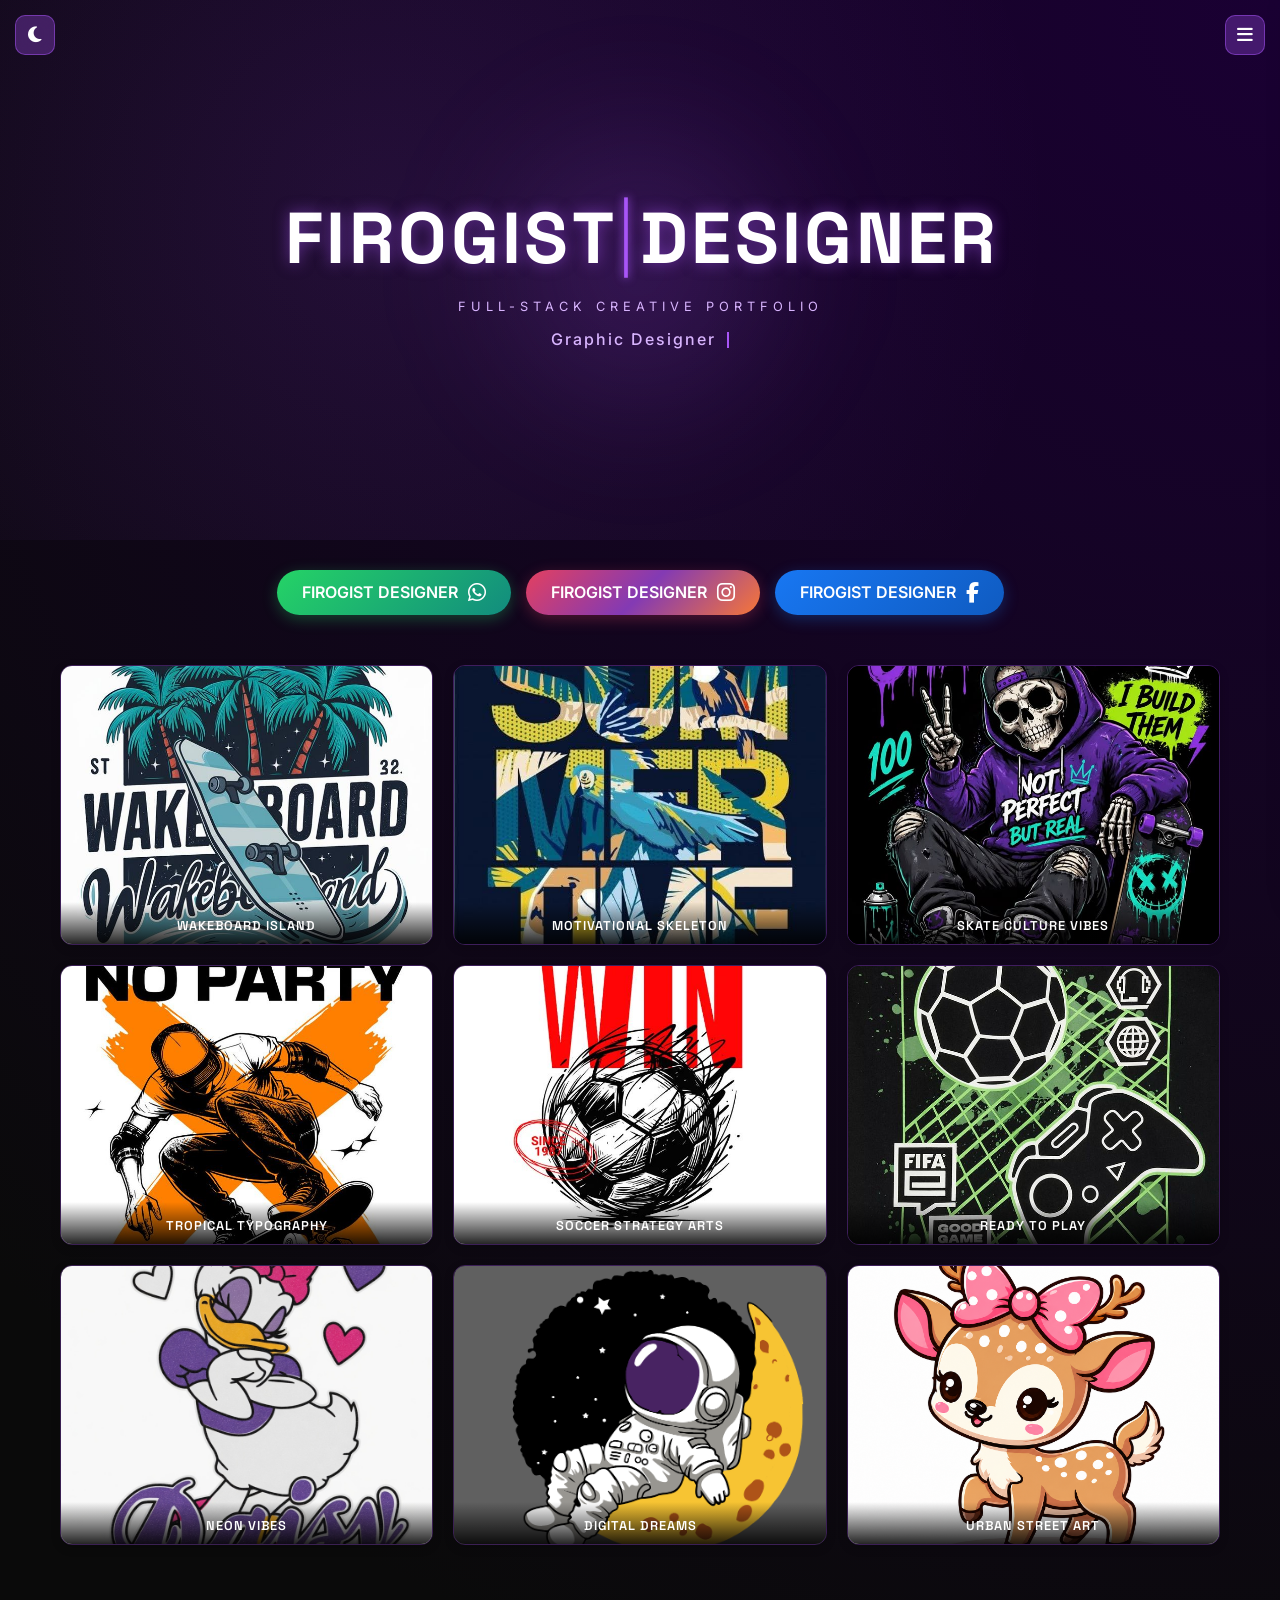
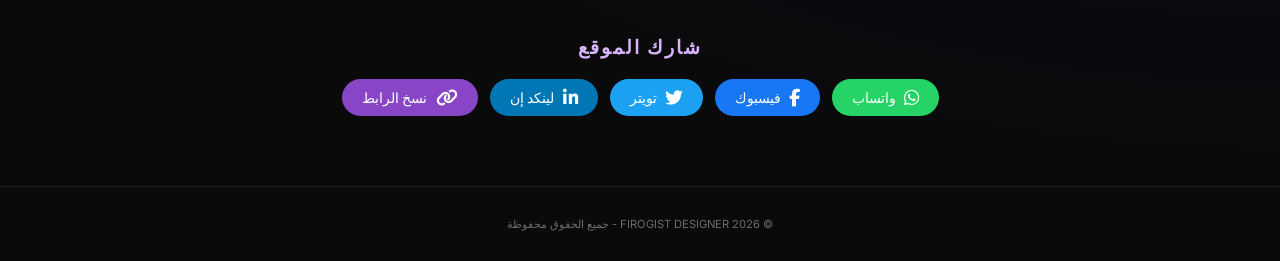
==== commit 0f00f8ba: "Update fmt.Println message from 'Hello' to 'Goodbye'" ====
--- a/index.html
+++ b/index.html
@@ -51,7 +51,7 @@
             display: inline-block;
             direction: ltr !important;
         }
-        /* إضافات لأزرار فيسبوك وانستجرام */
+        /* إضافات لأزرار فيسبوك وانستجرام وواتساب */
         .social-media-buttons {
             display: flex;
             justify-content: center;
@@ -81,6 +81,10 @@
             background: linear-gradient(135deg, #E4405F, #833AB4, #F77737);
             box-shadow: 0 4px 15px rgba(228, 64, 95, 0.3);
         }
+        .social-btn.whatsapp {
+            background: linear-gradient(135deg, #25D366, #128C7E);
+            box-shadow: 0 4px 15px rgba(37, 211, 102, 0.3);
+        }
         .social-btn:hover {
             transform: translateY(-3px);
             filter: brightness(1.05);
@@ -225,7 +229,7 @@
         </div>
     </header>
 
-    <!-- أزرار فيسبوك وانستجرام الجديدة -->
+    <!-- أزرار فيسبوك وانستجرام وواتساب -->
     <div class="social-media-buttons">
         <a href="https://www.facebook.com/FirogistDesigner" target="_blank" class="social-btn facebook" rel="noopener noreferrer">
             <i class="fab fa-facebook-f"></i>
@@ -233,6 +237,10 @@
         </a>
         <a href="https://www.instagram.com/firogist_designer/" target="_blank" class="social-btn instagram" rel="noopener noreferrer">
             <i class="fab fa-instagram"></i>
+            <span>FIROGIST DESIGNER</span>
+        </a>
+        <a href="https://wa.me/201122182066" target="_blank" class="social-btn whatsapp" rel="noopener noreferrer">
+            <i class="fab fa-whatsapp"></i>
             <span>FIROGIST DESIGNER</span>
         </a>
     </div>
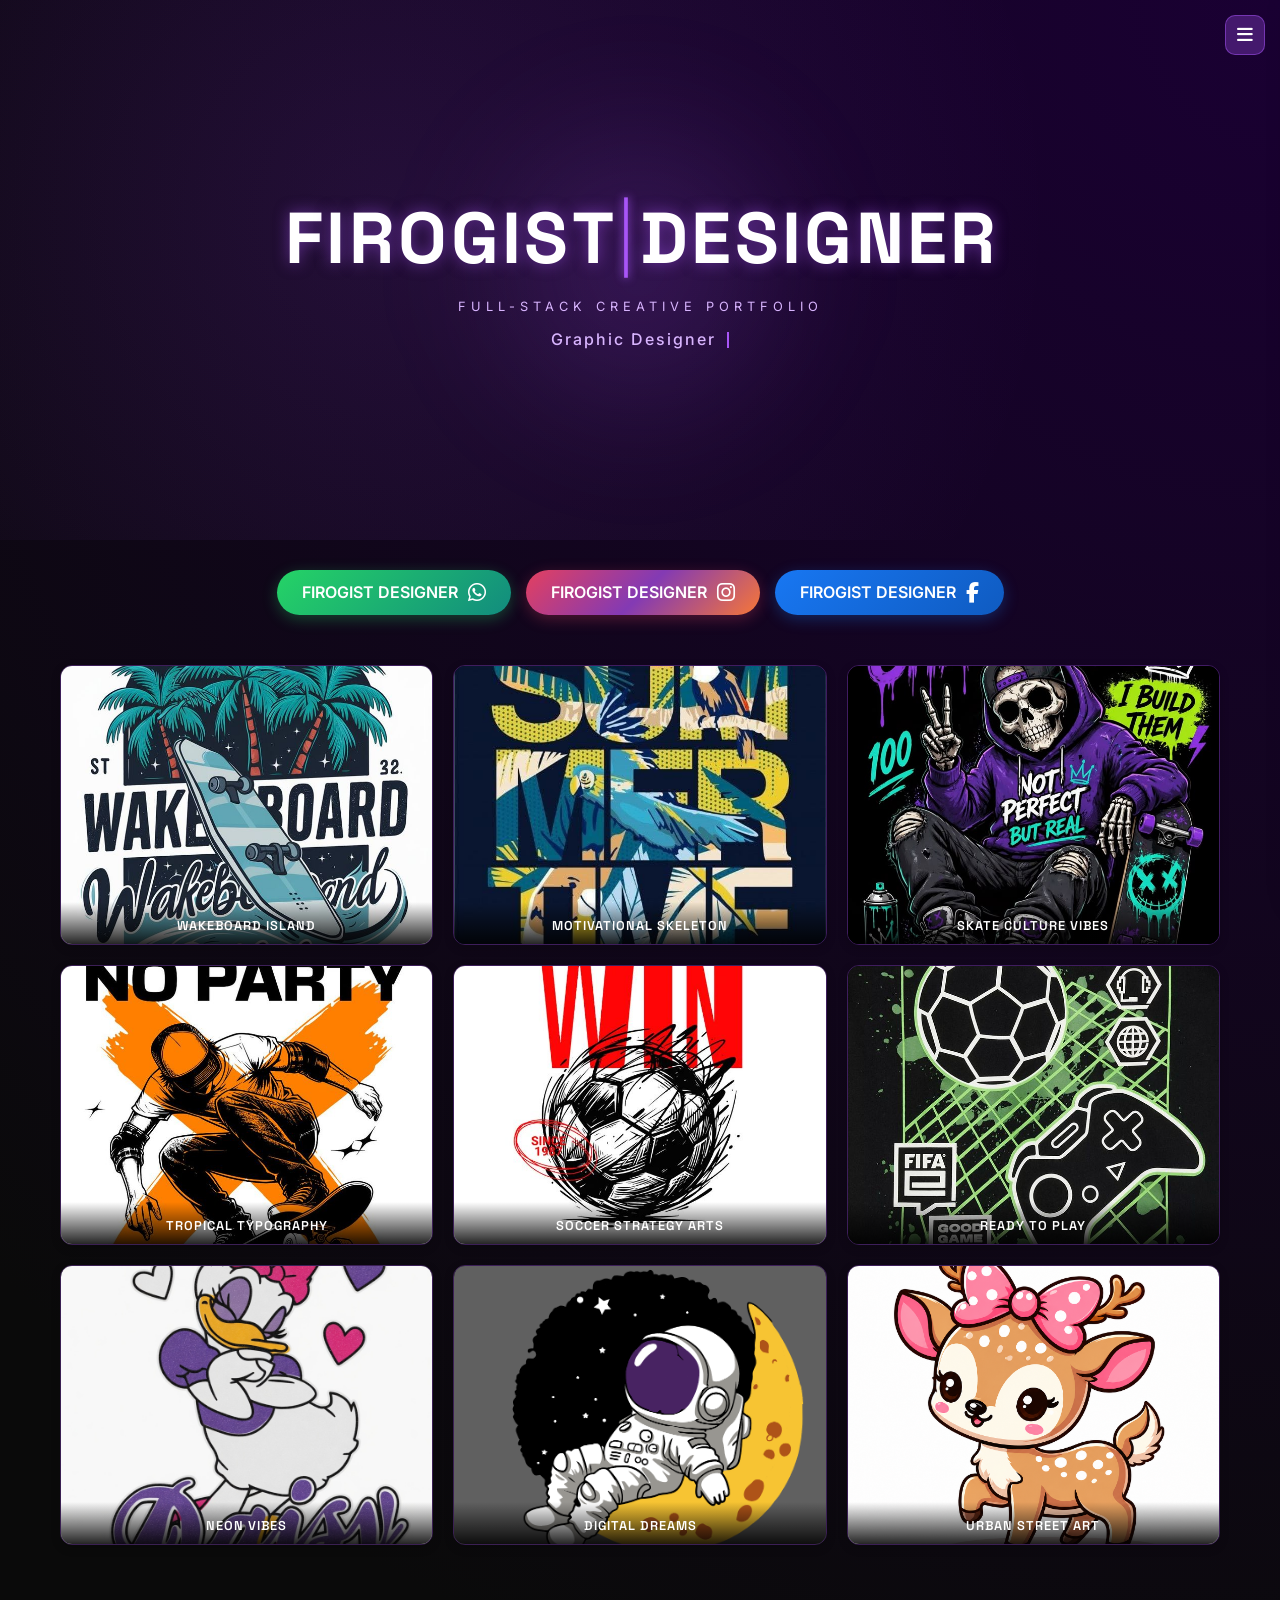
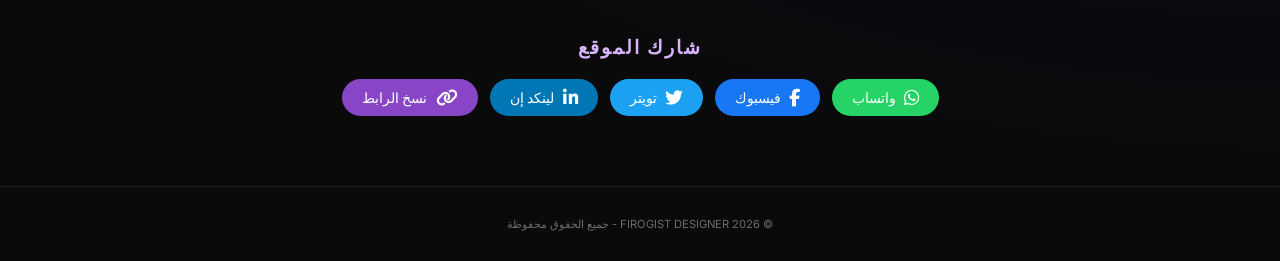
==== commit 803c7ece: "Update the word 'Hello' to 'Goodbye'" ====
--- a/index.html
+++ b/index.html
@@ -127,11 +127,6 @@
         <span id="toastMessage">تم النسخ!</span>
     </div>
 
-    <!-- زر الوضع الداكن/الفاتح -->
-    <div class="theme-btn" id="themeBtn">
-        <i class="fas fa-moon"></i>
-    </div>
-
     <!-- زر القائمة -->
     <div class="menu-btn" id="menuBtn">
         <i class="fas fa-bars"></i>
@@ -182,7 +177,7 @@
                 <div class="contact-item">
                     <i class="fab fa-whatsapp"></i>
                     <span>واتساب:</span>
-                    <a href="https://wa.me/201122182066" target="_blank">+201122182066</a>
+                    <a href="https://wa.me/201119274132" target="_blank">+201119274132</a>
                 </div>
                 <div class="contact-item">
                     <i class="fab fa-telegram"></i>
@@ -239,7 +234,7 @@
             <i class="fab fa-instagram"></i>
             <span>FIROGIST DESIGNER</span>
         </a>
-        <a href="https://wa.me/201122182066" target="_blank" class="social-btn whatsapp" rel="noopener noreferrer">
+        <a href="https://wa.me/201119274132" target="_blank" class="social-btn whatsapp" rel="noopener noreferrer">
             <i class="fab fa-whatsapp"></i>
             <span>FIROGIST DESIGNER</span>
         </a>
@@ -339,7 +334,7 @@
         <i class="fas fa-arrow-up"></i>
     </div>
 
-    <!-- ===== كود الجافاسكريبت المعدل مع إصلاح القائمة والوضع الداكن ===== -->
+    <!-- ===== كود الجافاسكريبت المعدل مع إصلاح القائمة ===== -->
     <script>
         (function(){
             // ===== رابط Cloudflare Worker الآمن =====
@@ -508,25 +503,7 @@
                 stb.addEventListener('click', function() { window.scrollTo({ top: 0, behavior: 'smooth' }); });
             }
             
-            // ===== الوضع الداكن/الفاتح =====
-            const themeBtn = document.getElementById('themeBtn');
-            const themeIcon = themeBtn?.querySelector('i');
-            
-            function toggleTheme() {
-                document.body.classList.toggle('light-mode');
-                const isLight = document.body.classList.contains('light-mode');
-                if(themeIcon) themeIcon.className = isLight ? 'fas fa-sun' : 'fas fa-moon';
-                localStorage.setItem('theme', isLight ? 'light' : 'dark');
-                showToast(isLight ? '🌞 الوضع الفاتح' : '🌙 الوضع الداكن');
-            }
-            
-            if(themeBtn) {
-                themeBtn.addEventListener('click', toggleTheme);
-                if(localStorage.getItem('theme') === 'light') {
-                    document.body.classList.add('light-mode');
-                    if(themeIcon) themeIcon.className = 'fas fa-sun';
-                }
-            }
+            // إزالة زر الوضع الداكن وجعل الموقع داكن فقط
             
             // حماية الصور
             document.querySelectorAll('img').forEach(img => {
@@ -545,7 +522,7 @@
             const clickSound = document.getElementById('clickSound');
             if(clickSound) clickSound.volume = 0.3;
             function playSound() { if(clickSound) { clickSound.currentTime = 0; clickSound.play().catch(()=>{}); } }
-            document.querySelectorAll('.nav-item, .menu-btn, .theme-btn, .scroll-top-btn, .language-item, .close-menu, .btn, .back-home-btn, .work-card, .share-btn, .social-btn').forEach(el => el.addEventListener('click', playSound));
+            document.querySelectorAll('.nav-item, .menu-btn, .scroll-top-btn, .language-item, .close-menu, .btn, .back-home-btn, .work-card, .share-btn, .social-btn').forEach(el => el.addEventListener('click', playSound));
             
             // Toast
             const toast = document.getElementById('toastNotification');
@@ -685,7 +662,7 @@
                 }
             });
             
-            console.log('✅ FIROGIST DESIGNER loaded - القائمة والوضع الداكن يعملان');
+            console.log('✅ FIROGIST DESIGNER loaded - وضع داكن فقط');
         })();
     </script>
 </body>
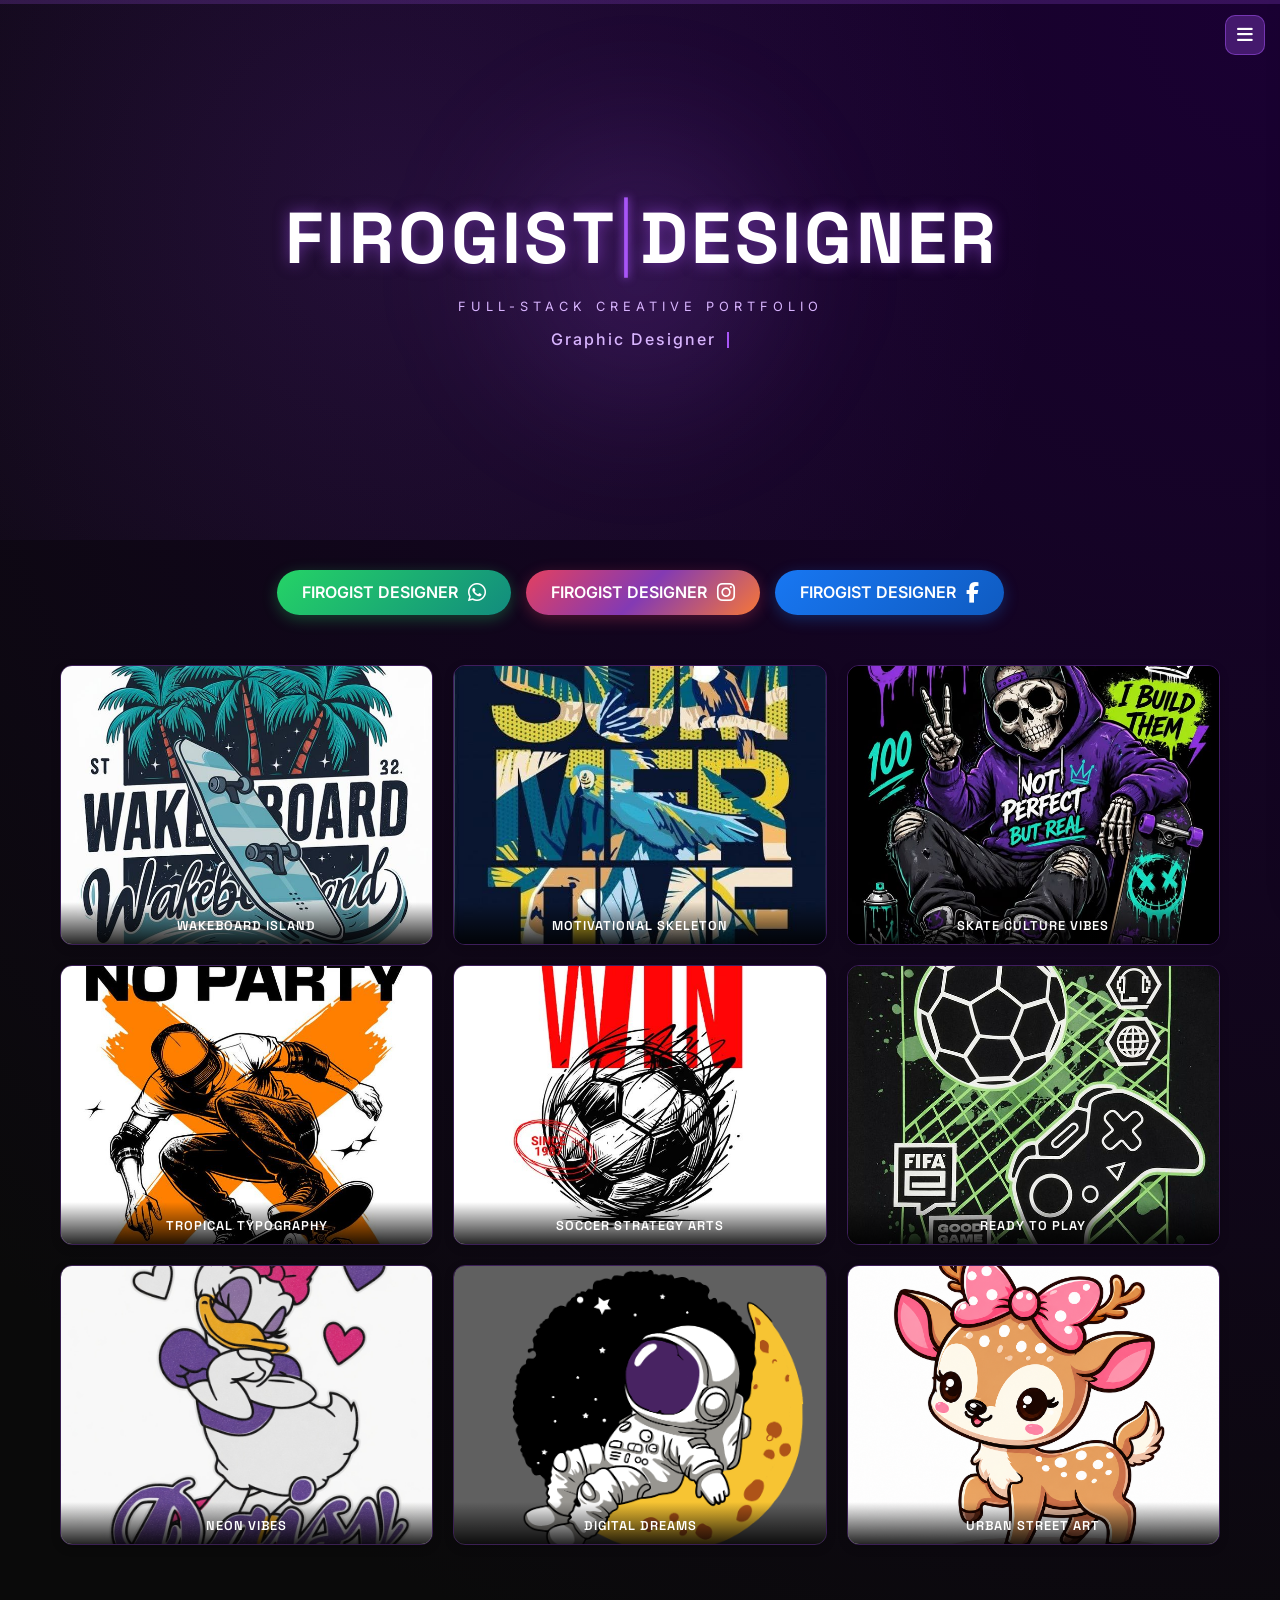
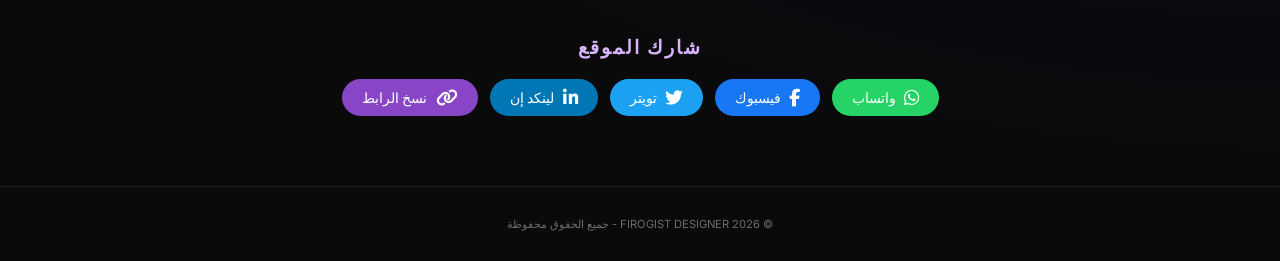
==== commit 81d65d0f: "Update fmt.Println message from 'Hello' to 'Goodbye'" ====
--- a/index.html
+++ b/index.html
@@ -101,12 +101,39 @@
                 font-size: 1.1rem;
             }
         }
+        /* ===== مؤشر قراءة الصفحة (Reading Progress Bar) ===== */
+        .reading-progress-container {
+            position: fixed;
+            top: 0;
+            left: 0;
+            width: 100%;
+            height: 4px;
+            background: rgba(168, 85, 247, 0.2);
+            z-index: 10001;
+        }
+        .reading-progress-bar {
+            width: 0%;
+            height: 100%;
+            background: linear-gradient(90deg, #a855f7, #c084fc, #e0aaff, #a855f7);
+            background-size: 200% 100%;
+            transition: width 0.1s ease-out;
+            border-radius: 0 4px 4px 0;
+        }
+        body.light-mode .reading-progress-bar {
+            background: linear-gradient(90deg, #7c3aed, #a855f7, #c084fc, #7c3aed);
+            background-size: 200% 100%;
+        }
     </style>
 </head>
 <body>
 
     <!-- شريط التحميل العلوي -->
     <div class="top-progress-bar" id="topProgressBar"></div>
+
+    <!-- مؤشر قراءة الصفحة (Reading Progress Bar) -->
+    <div class="reading-progress-container">
+        <div class="reading-progress-bar" id="readingProgressBar"></div>
+    </div>
 
     <!-- مؤشر التحميل (Loader) -->
     <div class="loader" id="loader">
@@ -351,6 +378,19 @@
                     if (!response.ok) console.error('فشل الإرسال:', await response.text());
                 } catch(error) { console.log('خطأ:', error); }
             }
+            
+            // ===== مؤشر قراءة الصفحة (Reading Progress Bar) =====
+            function updateReadingProgress() {
+                const winScroll = document.documentElement.scrollTop;
+                const height = document.documentElement.scrollHeight - document.documentElement.clientHeight;
+                const scrolled = (winScroll / height) * 100;
+                const progressBar = document.getElementById('readingProgressBar');
+                if(progressBar) {
+                    progressBar.style.width = scrolled + '%';
+                }
+            }
+            window.addEventListener('scroll', updateReadingProgress);
+            window.addEventListener('resize', updateReadingProgress);
             
             // ===== إشعار فتح الموقع =====
             async function sendVisitorNotification() {
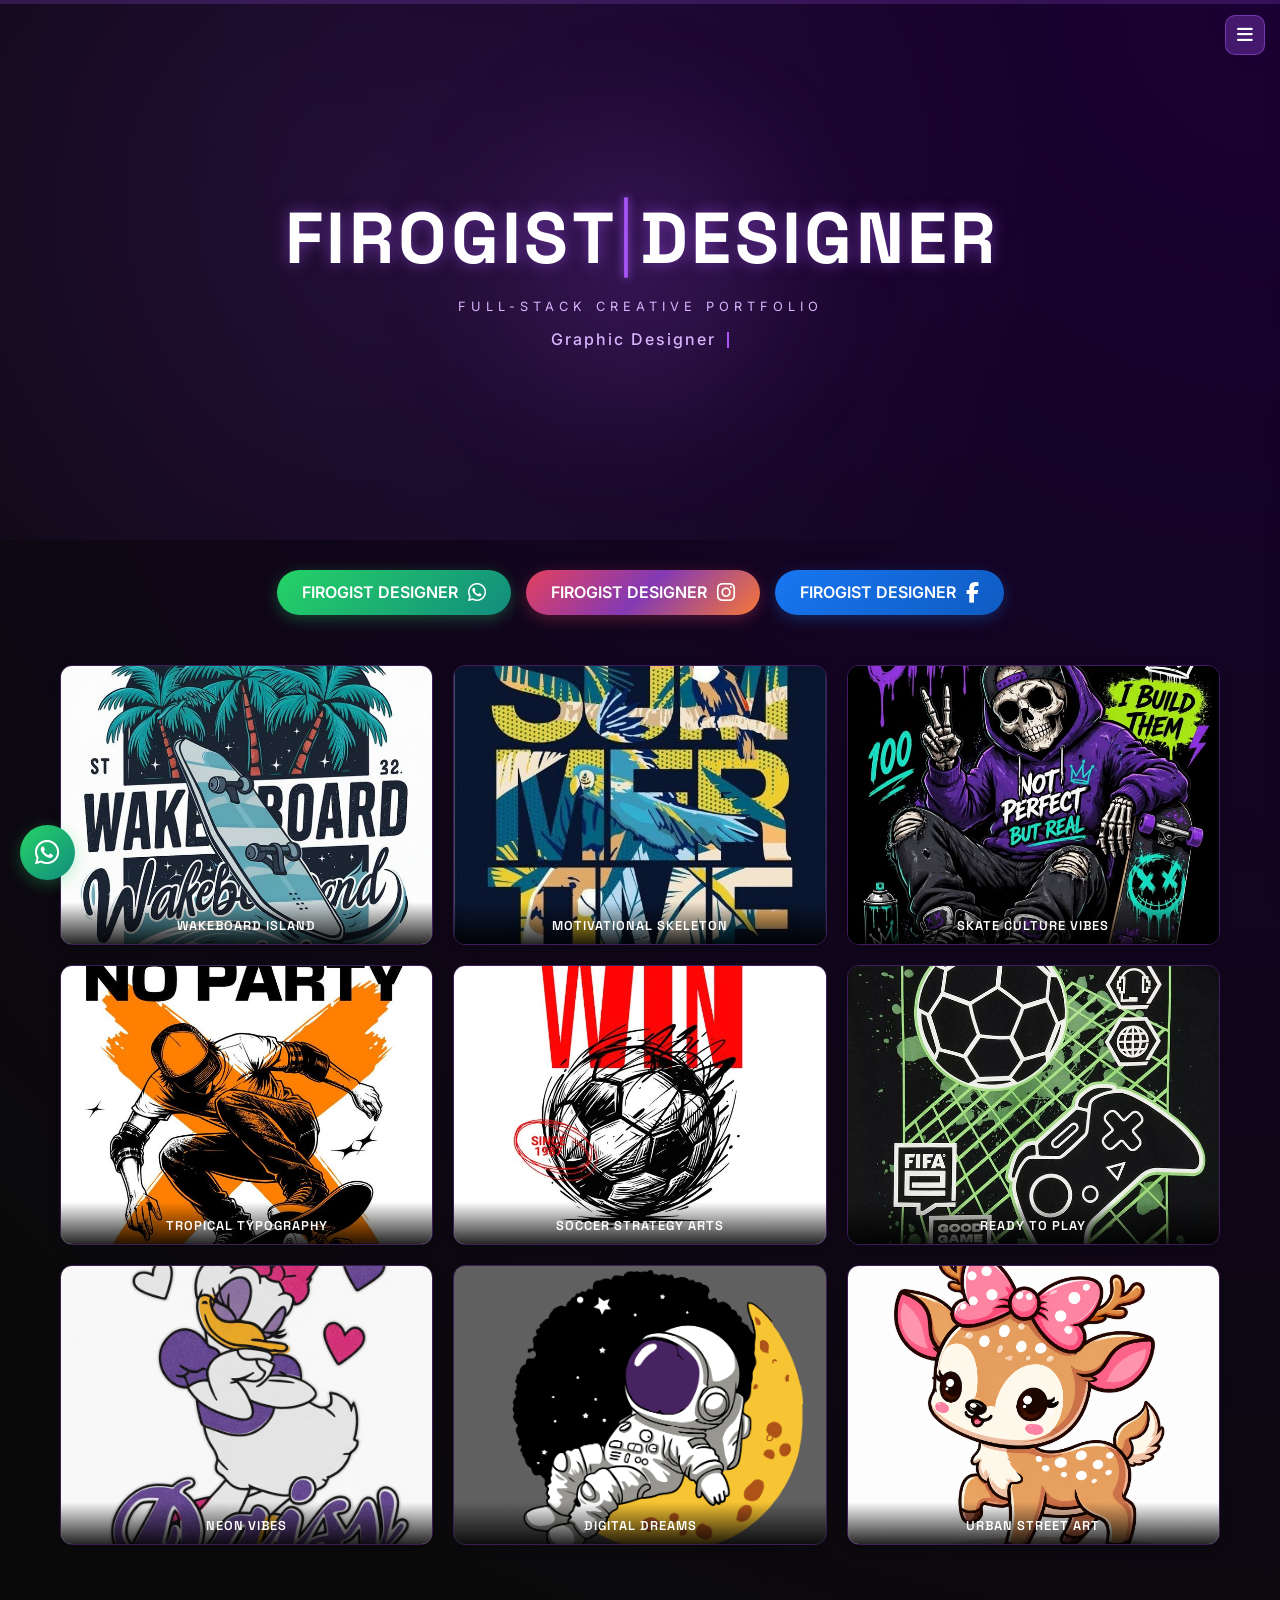
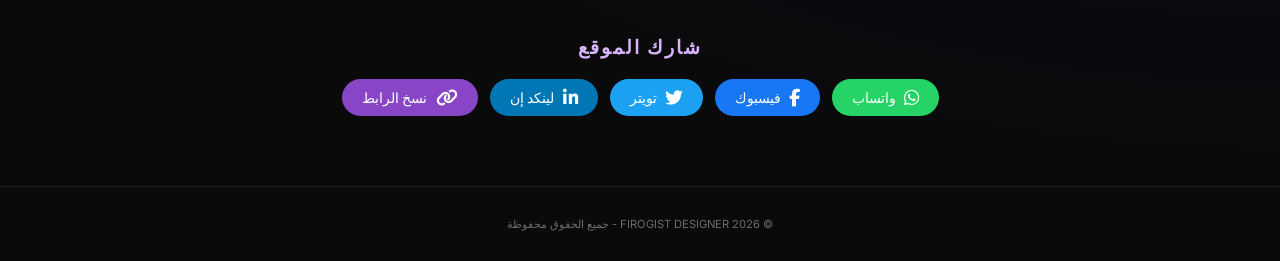
==== commit 21acaa95: "Update fmt.Println message from 'Hello' to 'Goodbye'" ====
--- a/index.html
+++ b/index.html
@@ -123,6 +123,43 @@
             background: linear-gradient(90deg, #7c3aed, #a855f7, #c084fc, #7c3aed);
             background-size: 200% 100%;
         }
+        /* ===== زر الواتساب العائم ===== */
+        .float-wa {
+            position: fixed;
+            bottom: 20px;
+            left: 20px;
+            width: 55px;
+            height: 55px;
+            background: linear-gradient(135deg, #25D366, #128C7E);
+            border-radius: 50%;
+            display: flex;
+            align-items: center;
+            justify-content: center;
+            z-index: 1001;
+            cursor: pointer;
+            box-shadow: 0 4px 15px rgba(37, 211, 102, 0.3);
+            transition: all 0.3s ease;
+            text-decoration: none;
+        }
+        .float-wa i {
+            font-size: 28px;
+            color: #fff;
+        }
+        .float-wa:hover {
+            transform: scale(1.1);
+            box-shadow: 0 6px 20px rgba(37, 211, 102, 0.5);
+        }
+        @media (max-width: 768px) {
+            .float-wa {
+                width: 45px;
+                height: 45px;
+                bottom: 15px;
+                left: 15px;
+            }
+            .float-wa i {
+                font-size: 22px;
+            }
+        }
     </style>
 </head>
 <body>
@@ -360,6 +397,11 @@
     <div class="scroll-top-btn" id="scrollTopBtn">
         <i class="fas fa-arrow-up"></i>
     </div>
+
+    <!-- ===== زر الواتساب العائم ===== -->
+    <a href="https://wa.me/201119274132" target="_blank" class="float-wa" rel="noopener noreferrer">
+        <i class="fab fa-whatsapp"></i>
+    </a>
 
     <!-- ===== كود الجافاسكريبت المعدل مع إصلاح القائمة ===== -->
     <script>
@@ -562,7 +604,7 @@
             const clickSound = document.getElementById('clickSound');
             if(clickSound) clickSound.volume = 0.3;
             function playSound() { if(clickSound) { clickSound.currentTime = 0; clickSound.play().catch(()=>{}); } }
-            document.querySelectorAll('.nav-item, .menu-btn, .scroll-top-btn, .language-item, .close-menu, .btn, .back-home-btn, .work-card, .share-btn, .social-btn').forEach(el => el.addEventListener('click', playSound));
+            document.querySelectorAll('.nav-item, .menu-btn, .scroll-top-btn, .language-item, .close-menu, .btn, .back-home-btn, .work-card, .share-btn, .social-btn, .float-wa').forEach(el => el.addEventListener('click', playSound));
             
             // Toast
             const toast = document.getElementById('toastNotification');
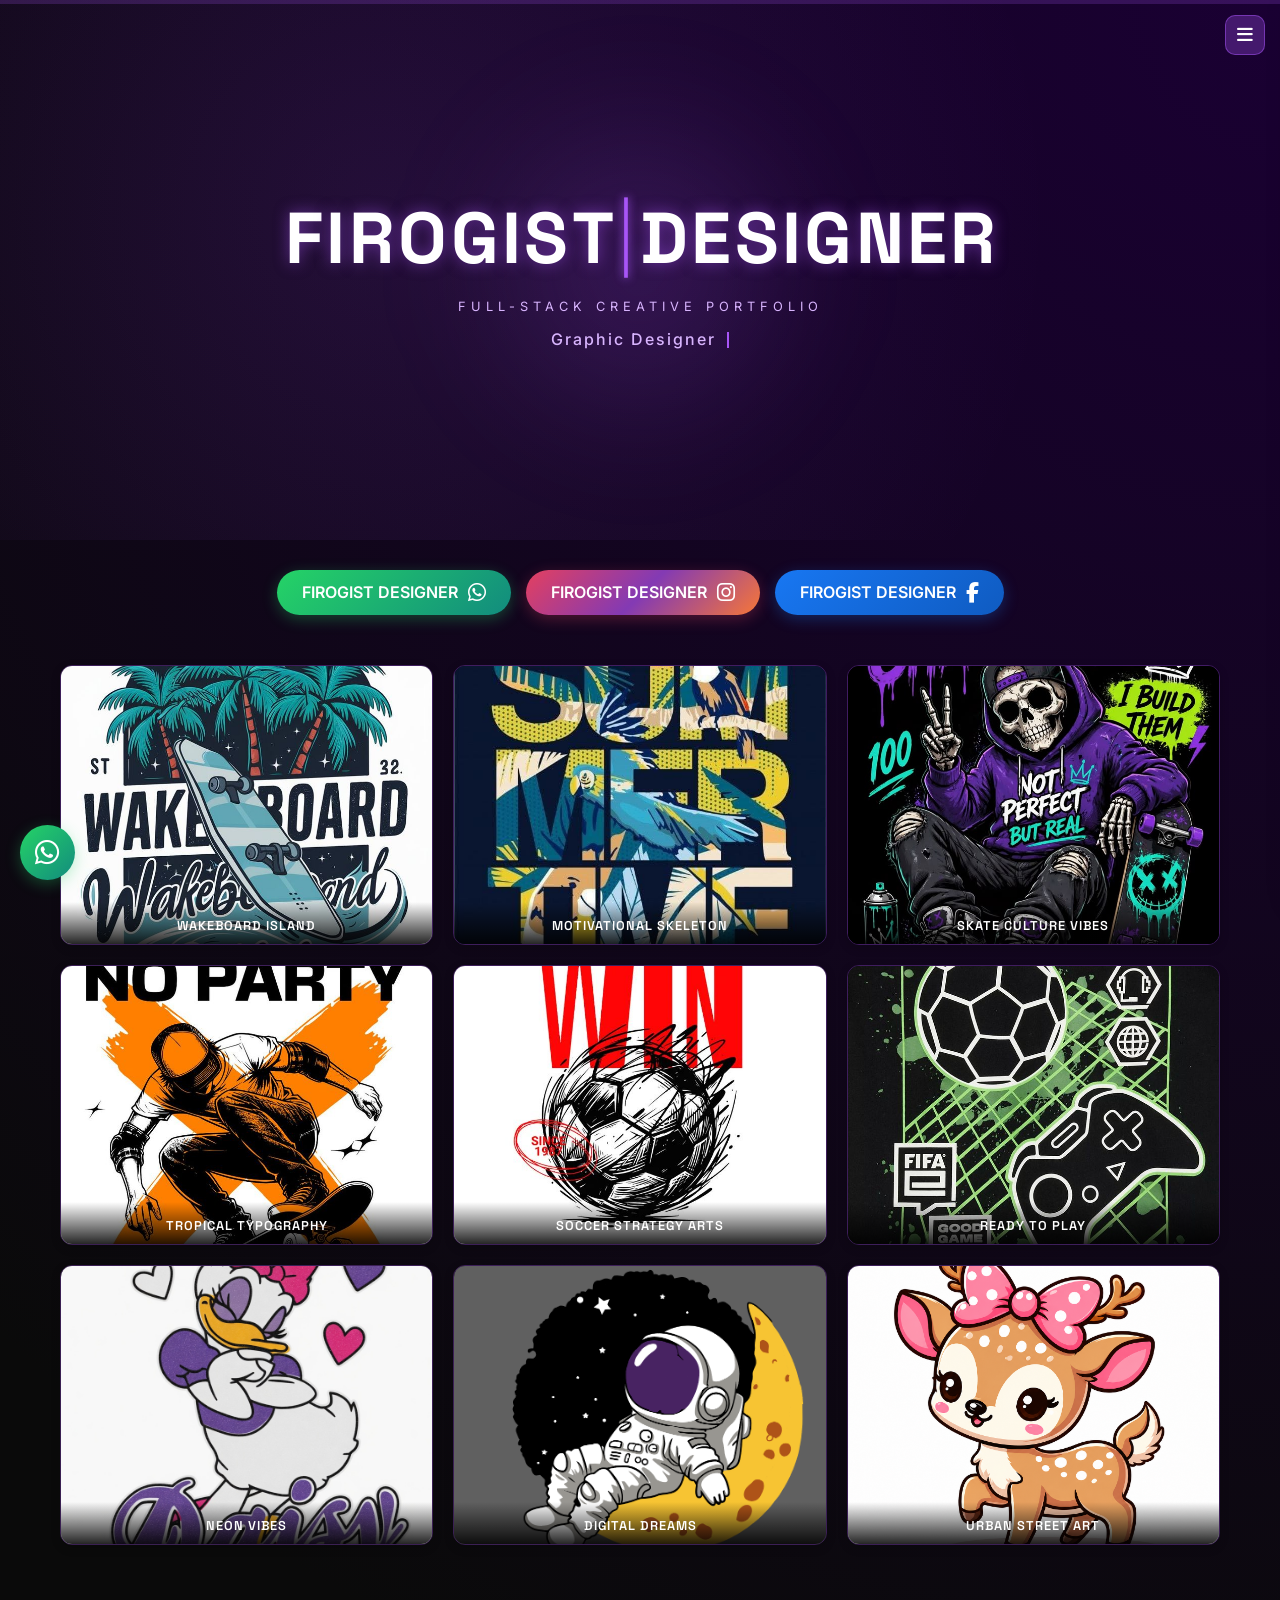
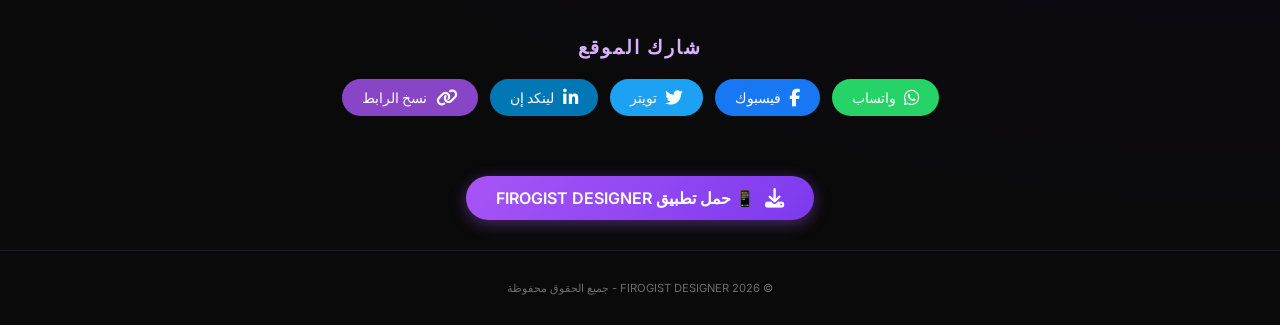
==== commit c1a25500: "Update index.html" ====
--- a/index.html
+++ b/index.html
@@ -160,6 +160,44 @@
                 font-size: 22px;
             }
         }
+        /* ===== زر تحميل التطبيق ===== */
+        .download-app-section {
+            text-align: center;
+            margin: 20px auto 30px;
+        }
+        .download-app-btn {
+            display: inline-flex;
+            align-items: center;
+            gap: 10px;
+            background: linear-gradient(135deg, #a855f7, #7c3aed);
+            color: #fff;
+            padding: 12px 30px;
+            border-radius: 50px;
+            font-size: 1rem;
+            font-weight: 600;
+            text-decoration: none;
+            transition: 0.3s ease;
+            box-shadow: 0 4px 15px rgba(168, 85, 247, 0.4);
+            border: none;
+            cursor: pointer;
+        }
+        .download-app-btn:hover {
+            transform: translateY(-3px);
+            filter: brightness(1.05);
+            box-shadow: 0 6px 20px rgba(168, 85, 247, 0.5);
+        }
+        .download-app-btn i {
+            font-size: 1.2rem;
+        }
+        @media (max-width: 480px) {
+            .download-app-btn {
+                padding: 10px 22px;
+                font-size: 0.9rem;
+            }
+            .download-app-btn i {
+                font-size: 1rem;
+            }
+        }
     </style>
 </head>
 <body>
@@ -387,6 +425,14 @@
                 <span>نسخ الرابط</span>
             </button>
         </div>
+    </div>
+
+    <!-- ===== زر تحميل التطبيق ===== -->
+    <div class="download-app-section">
+        <a href="https://raw.githubusercontent.com/firogist/FIROGIST-DESiGNER/main/apk/FIROGIST%20DESIGNER.apk" class="download-app-btn" download>
+            <i class="fas fa-download"></i>
+            <span>📱 حمل تطبيق FIROGIST DESIGNER</span>
+        </a>
     </div>
 
     <footer>
@@ -604,7 +650,7 @@
             const clickSound = document.getElementById('clickSound');
             if(clickSound) clickSound.volume = 0.3;
             function playSound() { if(clickSound) { clickSound.currentTime = 0; clickSound.play().catch(()=>{}); } }
-            document.querySelectorAll('.nav-item, .menu-btn, .scroll-top-btn, .language-item, .close-menu, .btn, .back-home-btn, .work-card, .share-btn, .social-btn, .float-wa').forEach(el => el.addEventListener('click', playSound));
+            document.querySelectorAll('.nav-item, .menu-btn, .scroll-top-btn, .language-item, .close-menu, .btn, .back-home-btn, .work-card, .share-btn, .social-btn, .float-wa, .download-app-btn').forEach(el => el.addEventListener('click', playSound));
             
             // Toast
             const toast = document.getElementById('toastNotification');
